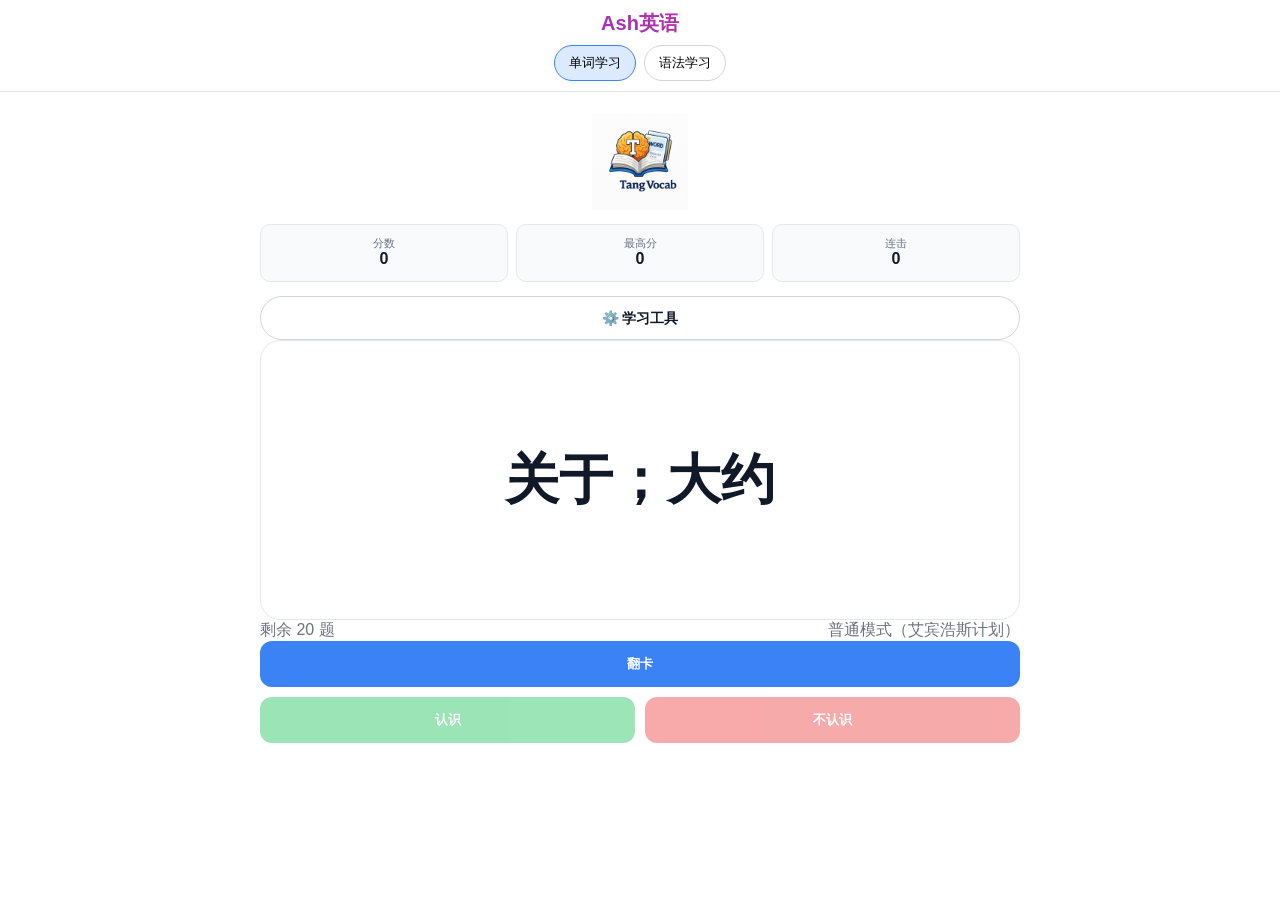
==== index.html @ 0e745423 "fix(grammar-mobile): remove auto-focus on spelling input to prevent iOS in-app zoom jump" ====
<!doctype html>
<html lang="zh-CN">
<head>
  <meta charset="UTF-8" />
  <meta name="viewport" content="width=device-width, initial-scale=1.0" />
  <title>Ash英语</title>
  <style>
    body{margin:0;font-family:-apple-system,BlinkMacSystemFont,"Segoe UI","PingFang SC","Microsoft YaHei",sans-serif;background:#fff;color:#111}
    .top{position:sticky;top:0;background:#fff;border-bottom:1px solid #e5e7eb;padding:10px 12px;z-index:10}
    .title{font-weight:900;font-size:20px;text-align:center;margin:0 0 8px;background:linear-gradient(90deg,#2563eb,#7c3aed,#db2777,#ea580c);-webkit-background-clip:text;background-clip:text;color:transparent}
    .tabs{display:flex;gap:8px;justify-content:center;flex-wrap:wrap}
    .tab{border:1px solid #d1d5db;background:#fff;border-radius:999px;padding:8px 14px;cursor:pointer}
    .tab.on{background:#dbeafe;border-color:#3b82f6}
    .panel{max-width:980px;margin:10px auto 0;display:grid;grid-template-columns:1fr 1fr;gap:10px}
    .card{border:1px solid #e5e7eb;border-radius:12px;padding:10px;background:#fff}
    .card h3{margin:0 0 8px;font-size:16px}
    .small{font-size:13px;color:#6b7280;line-height:1.5}
    .btn{border:1px solid #d1d5db;background:#fff;border-radius:10px;padding:6px 10px;cursor:pointer;margin-right:6px;margin-top:6px}
    .frame{width:100%;height:calc(100dvh - 96px);border:none;display:none}
    .frame.show{display:block}
    @media(max-width:800px){.panel{grid-template-columns:1fr}.frame{height:calc(100dvh - 108px)}}
  </style>
</head>
<body>
  <div class="top">
    <h2 class="title">Ash英语</h2>
    <div class="tabs">
      <button id="tabWords" class="tab on">单词学习</button>
      <button id="tabGrammar" class="tab">语法学习</button>
    </div>
  </div>


  <iframe id="wordsFrame" class="frame show" src="./words/index.html?v=15"></iframe>
  <iframe id="grammarFrame" class="frame" src="./grammar/index.html?v=12"></iframe>

  <script>
    const tabWords=document.getElementById('tabWords');
    const tabGrammar=document.getElementById('tabGrammar');
    const wordsFrame=document.getElementById('wordsFrame');
    const grammarFrame=document.getElementById('grammarFrame');

    function show(which){
      tabWords.classList.toggle('on',which==='words');
      tabGrammar.classList.toggle('on',which==='grammar');
      wordsFrame.classList.toggle('show',which==='words');
      grammarFrame.classList.toggle('show',which==='grammar');
    }
    tabWords.onclick=()=>show('words');
    tabGrammar.onclick=()=>show('grammar');
  </script>
</body>
</html>
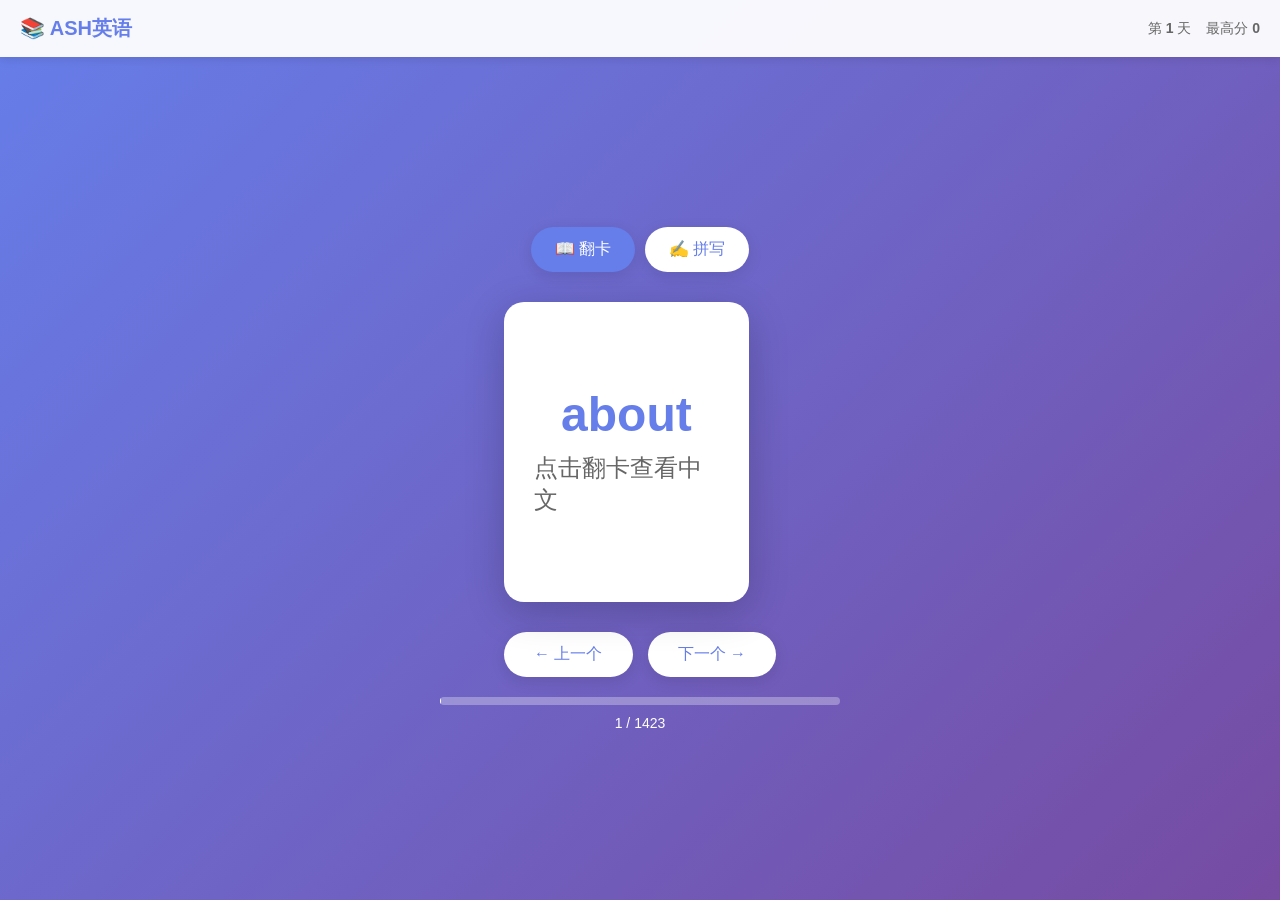
==== commit c383c527: "移动网页版到根目录（GitHub Pages 默认路径）" ====
--- a/index.html
+++ b/index.html
@@ -1,53 +1,501 @@
-<!doctype html>
+<!DOCTYPE html>
 <html lang="zh-CN">
 <head>
-  <meta charset="UTF-8" />
-  <meta name="viewport" content="width=device-width, initial-scale=1.0" />
-  <title>Ash英语</title>
+  <meta charset="UTF-8">
+  <meta name="viewport" content="width=device-width, initial-scale=1.0, maximum-scale=1.0, user-scalable=no">
+  <title>ASH英语 - 单词学习</title>
   <style>
-    body{margin:0;font-family:-apple-system,BlinkMacSystemFont,"Segoe UI","PingFang SC","Microsoft YaHei",sans-serif;background:#fff;color:#111}
-    .top{position:sticky;top:0;background:#fff;border-bottom:1px solid #e5e7eb;padding:10px 12px;z-index:10}
-    .title{font-weight:900;font-size:20px;text-align:center;margin:0 0 8px;background:linear-gradient(90deg,#2563eb,#7c3aed,#db2777,#ea580c);-webkit-background-clip:text;background-clip:text;color:transparent}
-    .tabs{display:flex;gap:8px;justify-content:center;flex-wrap:wrap}
-    .tab{border:1px solid #d1d5db;background:#fff;border-radius:999px;padding:8px 14px;cursor:pointer}
-    .tab.on{background:#dbeafe;border-color:#3b82f6}
-    .panel{max-width:980px;margin:10px auto 0;display:grid;grid-template-columns:1fr 1fr;gap:10px}
-    .card{border:1px solid #e5e7eb;border-radius:12px;padding:10px;background:#fff}
-    .card h3{margin:0 0 8px;font-size:16px}
-    .small{font-size:13px;color:#6b7280;line-height:1.5}
-    .btn{border:1px solid #d1d5db;background:#fff;border-radius:10px;padding:6px 10px;cursor:pointer;margin-right:6px;margin-top:6px}
-    .frame{width:100%;height:calc(100dvh - 96px);border:none;display:none}
-    .frame.show{display:block}
-    @media(max-width:800px){.panel{grid-template-columns:1fr}.frame{height:calc(100dvh - 108px)}}
+    * { margin: 0; padding: 0; box-sizing: border-box; }
+    
+    body {
+      font-family: -apple-system, BlinkMacSystemFont, 'Segoe UI', Roboto, sans-serif;
+      background: linear-gradient(135deg, #667eea 0%, #764ba2 100%);
+      min-height: 100vh;
+      display: flex;
+      flex-direction: column;
+      color: #333;
+    }
+
+    .header {
+      background: rgba(255,255,255,0.95);
+      padding: 15px 20px;
+      display: flex;
+      justify-content: space-between;
+      align-items: center;
+      box-shadow: 0 2px 10px rgba(0,0,0,0.1);
+    }
+
+    .header h1 {
+      font-size: 20px;
+      color: #667eea;
+    }
+
+    .stats {
+      display: flex;
+      gap: 15px;
+      font-size: 14px;
+      color: #666;
+    }
+
+    .main {
+      flex: 1;
+      display: flex;
+      flex-direction: column;
+      align-items: center;
+      justify-content: center;
+      padding: 20px;
+    }
+
+    .mode-selector {
+      display: flex;
+      gap: 10px;
+      margin-bottom: 30px;
+    }
+
+    .mode-btn {
+      padding: 12px 24px;
+      border: none;
+      border-radius: 25px;
+      font-size: 16px;
+      cursor: pointer;
+      transition: all 0.3s;
+      background: white;
+      color: #667eea;
+      box-shadow: 0 4px 15px rgba(0,0,0,0.1);
+    }
+
+    .mode-btn.active {
+      background: #667eea;
+      color: white;
+    }
+
+    .card-container {
+      perspective: 1000px;
+      width: 90%;
+      max-width: 400px;
+      height: 300px;
+      margin-bottom: 30px;
+    }
+
+    .card {
+      width: 100%;
+      height: 100%;
+      position: relative;
+      transform-style: preserve-3d;
+      transition: transform 0.6s;
+      cursor: pointer;
+    }
+
+    .card.flipped {
+      transform: rotateY(180deg);
+    }
+
+    .card-face {
+      position: absolute;
+      width: 100%;
+      height: 100%;
+      backface-visibility: hidden;
+      border-radius: 20px;
+      display: flex;
+      flex-direction: column;
+      align-items: center;
+      justify-content: center;
+      padding: 30px;
+      box-shadow: 0 10px 40px rgba(0,0,0,0.2);
+    }
+
+    .card-front {
+      background: white;
+    }
+
+    .card-back {
+      background: linear-gradient(135deg, #667eea 0%, #764ba2 100%);
+      color: white;
+      transform: rotateY(180deg);
+    }
+
+    .word-en {
+      font-size: 48px;
+      font-weight: bold;
+      margin-bottom: 10px;
+      color: #667eea;
+    }
+
+    .card-back .word-en {
+      color: white;
+      font-size: 36px;
+    }
+
+    .word-zh {
+      font-size: 24px;
+      color: #666;
+    }
+
+    .card-back .word-zh {
+      color: rgba(255,255,255,0.9);
+      font-size: 20px;
+    }
+
+    .example-section {
+      margin-top: 20px;
+      text-align: left;
+      width: 100%;
+    }
+
+    .example-pos {
+      font-size: 14px;
+      opacity: 0.8;
+      margin-bottom: 8px;
+    }
+
+    .example-en {
+      font-size: 16px;
+      line-height: 1.5;
+      margin-bottom: 8px;
+      font-style: italic;
+    }
+
+    .example-zh {
+      font-size: 14px;
+      opacity: 0.9;
+    }
+
+    .controls {
+      display: flex;
+      gap: 15px;
+      margin-top: 20px;
+    }
+
+    .ctrl-btn {
+      padding: 12px 30px;
+      border: none;
+      border-radius: 25px;
+      font-size: 16px;
+      cursor: pointer;
+      transition: all 0.3s;
+      background: white;
+      color: #667eea;
+      box-shadow: 0 4px 15px rgba(0,0,0,0.1);
+    }
+
+    .ctrl-btn:active {
+      transform: scale(0.95);
+    }
+
+    .spelling-mode {
+      display: none;
+      width: 90%;
+      max-width: 400px;
+    }
+
+    .spelling-mode.active {
+      display: block;
+    }
+
+    .flashcard-mode {
+      display: none;
+    }
+
+    .flashcard-mode.active {
+      display: block;
+    }
+
+    .spelling-input {
+      width: 100%;
+      padding: 15px;
+      font-size: 24px;
+      border: 2px solid #667eea;
+      border-radius: 10px;
+      text-align: center;
+      margin-bottom: 20px;
+      outline: none;
+    }
+
+    .spelling-input.correct {
+      border-color: #4caf50;
+      background: #e8f5e9;
+    }
+
+    .spelling-input.wrong {
+      border-color: #f44336;
+      background: #ffebee;
+    }
+
+    .hint-text {
+      font-size: 18px;
+      color: #666;
+      margin-bottom: 20px;
+      text-align: center;
+    }
+
+    .progress-bar {
+      width: 90%;
+      max-width: 400px;
+      height: 8px;
+      background: rgba(255,255,255,0.3);
+      border-radius: 4px;
+      margin-top: 20px;
+      overflow: hidden;
+    }
+
+    .progress-fill {
+      height: 100%;
+      background: white;
+      border-radius: 4px;
+      transition: width 0.3s;
+    }
+
+    .progress-text {
+      color: white;
+      margin-top: 10px;
+      font-size: 14px;
+    }
+
+    @media (max-width: 480px) {
+      .word-en { font-size: 36px; }
+      .card-container { height: 250px; }
+    }
   </style>
 </head>
 <body>
-  <div class="top">
-    <h2 class="title">Ash英语</h2>
-    <div class="tabs">
-      <button id="tabWords" class="tab on">单词学习</button>
-      <button id="tabGrammar" class="tab">语法学习</button>
+  <div class="header">
+    <h1>📚 ASH英语</h1>
+    <div class="stats">
+      <span>第 <strong id="dayNum">1</strong> 天</span>
+      <span>最高分 <strong id="highScore">0</strong></span>
     </div>
   </div>
 
-
-  <iframe id="wordsFrame" class="frame show" src="./words/index.html?v=15"></iframe>
-  <iframe id="grammarFrame" class="frame" src="./grammar/index.html?v=12"></iframe>
+  <div class="main">
+    <div class="mode-selector">
+      <button class="mode-btn active" onclick="switchMode('flashcard')">📖 翻卡</button>
+      <button class="mode-btn" onclick="switchMode('spelling')">✍️ 拼写</button>
+    </div>
+
+    <div class="flashcard-mode active">
+      <div class="card-container">
+        <div class="card" onclick="flipCard()">
+          <div class="card-face card-front">
+            <div class="word-en" id="frontWord">加载中...</div>
+            <div class="word-zh" id="frontHint">点击翻卡查看中文</div>
+          </div>
+          <div class="card-face card-back">
+            <div class="word-zh" id="backZh">中文</div>
+            <div class="word-en" id="backEn">English</div>
+            <div class="example-section">
+              <div class="example-pos" id="examplePos"></div>
+              <div class="example-en" id="exampleEn"></div>
+              <div class="example-zh" id="exampleZh"></div>
+            </div>
+          </div>
+        </div>
+      </div>
+      <div class="controls">
+        <button class="ctrl-btn" onclick="prevWord()">← 上一个</button>
+        <button class="ctrl-btn" onclick="nextWord()">下一个 →</button>
+      </div>
+    </div>
+
+    <div class="spelling-mode">
+      <div class="hint-text" id="spellingHint">请输入英文单词</div>
+      <input type="text" class="spelling-input" id="spellingInput" 
+             placeholder="输入英文..." 
+             onkeypress="checkSpelling(event)"
+             autocomplete="off">
+      <div class="controls">
+        <button class="ctrl-btn" onclick="nextWord()">下一个</button>
+      </div>
+    </div>
+
+    <div class="progress-bar">
+      <div class="progress-fill" id="progressFill"></div>
+    </div>
+    <div class="progress-text" id="progressText">0 / 0</div>
+  </div>
 
   <script>
-    const tabWords=document.getElementById('tabWords');
-    const tabGrammar=document.getElementById('tabGrammar');
-    const wordsFrame=document.getElementById('wordsFrame');
-    const grammarFrame=document.getElementById('grammarFrame');
-
-    function show(which){
-      tabWords.classList.toggle('on',which==='words');
-      tabGrammar.classList.toggle('on',which==='grammar');
-      wordsFrame.classList.toggle('show',which==='words');
-      grammarFrame.classList.toggle('show',which==='grammar');
-    }
-    tabWords.onclick=()=>show('words');
-    tabGrammar.onclick=()=>show('grammar');
+    // 词库数据（简化版，实际应从外部加载）
+    let words = [];
+    let currentIndex = 0;
+    let currentMode = 'flashcard';
+    let studiedToday = new Set();
+
+    // 初始化
+    async function init() {
+      await loadWords();
+      loadProgress();
+      showWord();
+    }
+
+    // 加载词库
+    async function loadWords() {
+      try {
+        const response = await fetch('../words/words.js');
+        const text = await response.text();
+        // 提取 JSON 数据
+        const jsonStr = text.replace('module.exports = ', '');
+        words = eval(jsonStr);
+        console.log('加载了 ' + words.length + ' 个单词');
+      } catch (e) {
+        console.error('加载词库失败:', e);
+        // 使用内置示例数据
+        words = [
+          {en: 'about', zh: '关于；大约', pos: 'prep.', example: 'It\'s about 5 o\'clock.', exampleZh: '现在大约5点钟。'},
+          {en: 'above', zh: '在...上面', pos: 'prep.', example: 'The bird is flying above the tree.', exampleZh: '鸟儿在树上飞。'},
+          {en: 'across', zh: '穿过；横过', pos: 'prep.', example: 'Walk across the street carefully.', exampleZh: '小心地过马路。'}
+        ];
+      }
+    }
+
+    // 加载进度
+    function loadProgress() {
+      const saved = localStorage.getItem('ash_english_progress');
+      if (saved) {
+        const data = JSON.parse(saved);
+        currentIndex = data.currentIndex || 0;
+        studiedToday = new Set(data.studiedToday || []);
+      }
+      updateStats();
+    }
+
+    // 保存进度
+    function saveProgress() {
+      const data = {
+        currentIndex,
+        studiedToday: Array.from(studiedToday),
+        lastStudyDate: new Date().toDateString()
+      };
+      localStorage.setItem('ash_english_progress', JSON.stringify(data));
+    }
+
+    // 显示单词
+    function showWord() {
+      if (words.length === 0) return;
+      
+      const word = words[currentIndex];
+      
+      // 更新正面
+      document.getElementById('frontWord').textContent = word.en;
+      document.getElementById('frontHint').textContent = '点击翻卡查看中文';
+      
+      // 更新背面
+      document.getElementById('backEn').textContent = word.en;
+      document.getElementById('backZh').textContent = word.zh;
+      
+      // 更新例句
+      if (word.pos && word.example) {
+        document.getElementById('examplePos').textContent = word.pos;
+        document.getElementById('exampleEn').textContent = word.example;
+        document.getElementById('exampleZh').textContent = word.exampleZh;
+      } else {
+        document.getElementById('examplePos').textContent = '';
+        document.getElementById('exampleEn').textContent = '';
+        document.getElementById('exampleZh').textContent = '';
+      }
+      
+      // 重置卡片状态
+      document.querySelector('.card').classList.remove('flipped');
+      
+      // 更新进度
+      updateProgress();
+      saveProgress();
+    }
+
+    // 翻卡
+    function flipCard() {
+      document.querySelector('.card').classList.toggle('flipped');
+    }
+
+    // 上一个单词
+    function prevWord() {
+      currentIndex = (currentIndex - 1 + words.length) % words.length;
+      showWord();
+    }
+
+    // 下一个单词
+    function nextWord() {
+      currentIndex = (currentIndex + 1) % words.length;
+      studiedToday.add(currentIndex);
+      showWord();
+      
+      // 清空拼写输入
+      const input = document.getElementById('spellingInput');
+      input.value = '';
+      input.className = 'spelling-input';
+      
+      // 更新提示
+      if (currentMode === 'spelling') {
+        const word = words[currentIndex];
+        document.getElementById('spellingHint').textContent = word.zh;
+      }
+    }
+
+    // 切换模式
+    function switchMode(mode) {
+      currentMode = mode;
+      
+      // 更新按钮状态
+      document.querySelectorAll('.mode-btn').forEach(btn => {
+        btn.classList.remove('active');
+      });
+      event.target.classList.add('active');
+      
+      // 显示对应界面
+      document.querySelector('.flashcard-mode').classList.remove('active');
+      document.querySelector('.spelling-mode').classList.remove('active');
+      document.querySelector('.' + mode + '-mode').classList.add('active');
+      
+      // 拼写模式初始化
+      if (mode === 'spelling') {
+        const word = words[currentIndex];
+        document.getElementById('spellingHint').textContent = word.zh;
+        document.getElementById('spellingInput').focus();
+      }
+    }
+
+    // 检查拼写
+    function checkSpelling(event) {
+      if (event.key !== 'Enter') return;
+      
+      const input = document.getElementById('spellingInput');
+      const userInput = input.value.trim().toLowerCase();
+      const correctAnswer = words[currentIndex].en.toLowerCase();
+      
+      if (userInput === correctAnswer) {
+        input.classList.add('correct');
+        input.classList.remove('wrong');
+        setTimeout(() => nextWord(), 500);
+      } else {
+        input.classList.add('wrong');
+        input.classList.remove('correct');
+        // 显示正确答案
+        setTimeout(() => {
+          input.value = correctAnswer;
+          input.classList.remove('wrong');
+          input.classList.add('correct');
+          setTimeout(() => nextWord(), 800);
+        }, 1000);
+      }
+    }
+
+    // 更新统计
+    function updateStats() {
+      document.getElementById('dayNum').textContent = 
+        localStorage.getItem('ash_english_day') || '1';
+      document.getElementById('highScore').textContent = 
+        localStorage.getItem('ash_english_high_score') || '0';
+    }
+
+    // 更新进度条
+    function updateProgress() {
+      const progress = ((currentIndex + 1) / words.length * 100).toFixed(1);
+      document.getElementById('progressFill').style.width = progress + '%';
+      document.getElementById('progressText').textContent = 
+        `${currentIndex + 1} / ${words.length}`;
+    }
+
+    // 页面加载时初始化
+    window.onload = init;
   </script>
 </body>
 </html>
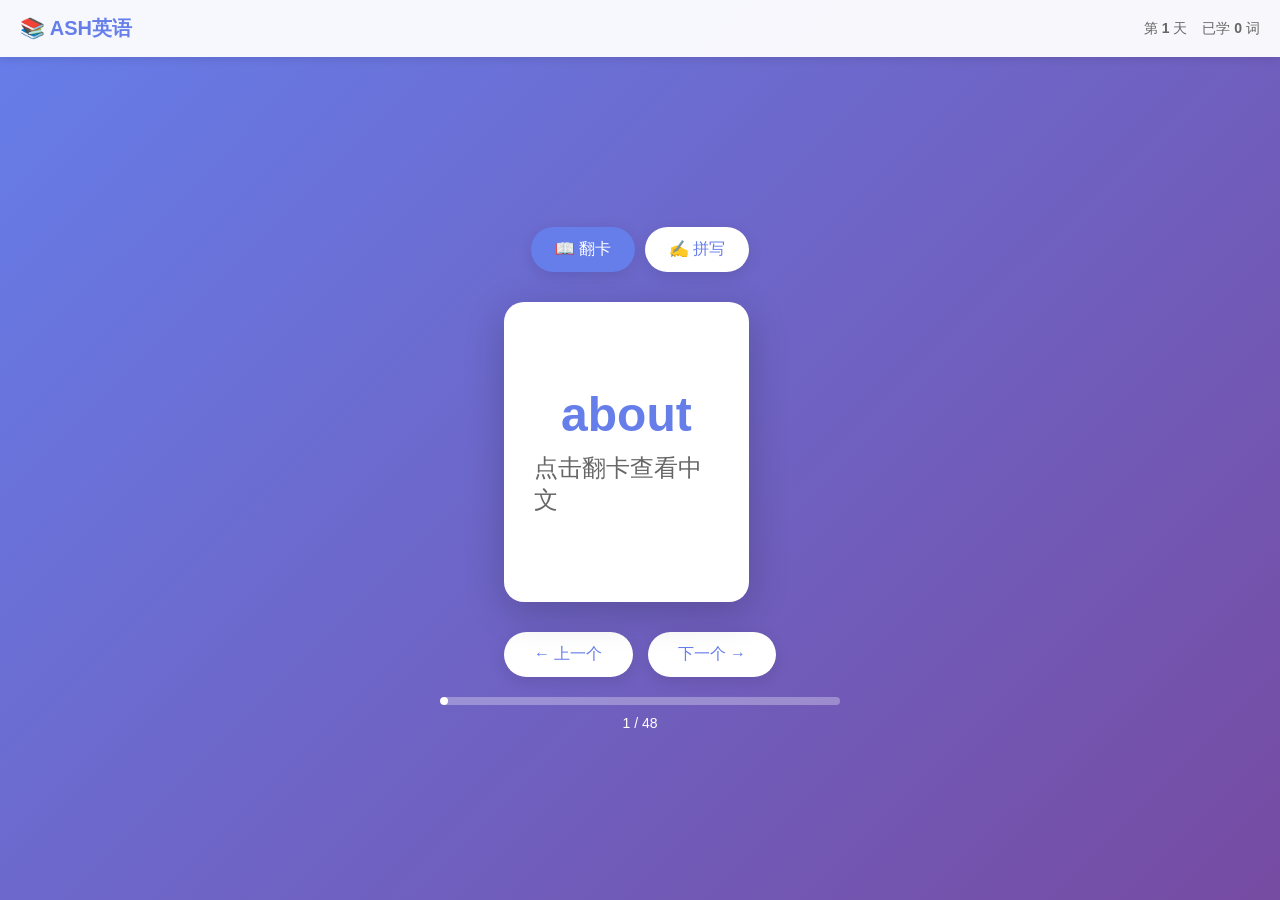
==== commit aea05c98: "修复网页版：嵌入词库数据，不依赖外部文件" ====
--- a/index.html
+++ b/index.html
@@ -5,256 +5,80 @@
   <meta name="viewport" content="width=device-width, initial-scale=1.0, maximum-scale=1.0, user-scalable=no">
   <title>ASH英语 - 单词学习</title>
   <style>
-    * { margin: 0; padding: 0; box-sizing: border-box; }
-    
+    * { margin:0; padding:0; box-sizing:border-box; }
     body {
       font-family: -apple-system, BlinkMacSystemFont, 'Segoe UI', Roboto, sans-serif;
       background: linear-gradient(135deg, #667eea 0%, #764ba2 100%);
       min-height: 100vh;
-      display: flex;
-      flex-direction: column;
-      color: #333;
-    }
-
+      display: flex; flex-direction: column; color: #333;
+    }
     .header {
-      background: rgba(255,255,255,0.95);
-      padding: 15px 20px;
-      display: flex;
-      justify-content: space-between;
-      align-items: center;
+      background: rgba(255,255,255,0.95); padding: 15px 20px;
+      display: flex; justify-content: space-between; align-items: center;
       box-shadow: 0 2px 10px rgba(0,0,0,0.1);
     }
-
-    .header h1 {
-      font-size: 20px;
-      color: #667eea;
-    }
-
-    .stats {
-      display: flex;
-      gap: 15px;
-      font-size: 14px;
-      color: #666;
-    }
-
-    .main {
-      flex: 1;
-      display: flex;
-      flex-direction: column;
-      align-items: center;
-      justify-content: center;
-      padding: 20px;
-    }
-
-    .mode-selector {
-      display: flex;
-      gap: 10px;
-      margin-bottom: 30px;
-    }
-
+    .header h1 { font-size: 20px; color: #667eea; }
+    .stats { display: flex; gap: 15px; font-size: 14px; color: #666; }
+    .main { flex:1; display: flex; flex-direction: column; align-items: center; justify-content: center; padding: 20px; }
+    .mode-selector { display: flex; gap: 10px; margin-bottom: 30px; }
     .mode-btn {
-      padding: 12px 24px;
-      border: none;
-      border-radius: 25px;
-      font-size: 16px;
-      cursor: pointer;
-      transition: all 0.3s;
-      background: white;
-      color: #667eea;
+      padding: 12px 24px; border: none; border-radius: 25px; font-size: 16px;
+      cursor: pointer; transition: all 0.3s; background: white; color: #667eea;
       box-shadow: 0 4px 15px rgba(0,0,0,0.1);
     }
-
-    .mode-btn.active {
-      background: #667eea;
-      color: white;
-    }
-
+    .mode-btn.active { background: #667eea; color: white; }
     .card-container {
-      perspective: 1000px;
-      width: 90%;
-      max-width: 400px;
-      height: 300px;
-      margin-bottom: 30px;
-    }
-
+      perspective: 1000px; width: 90%; max-width: 400px; height: 300px; margin-bottom: 30px;
+    }
     .card {
-      width: 100%;
-      height: 100%;
-      position: relative;
-      transform-style: preserve-3d;
-      transition: transform 0.6s;
-      cursor: pointer;
-    }
-
-    .card.flipped {
-      transform: rotateY(180deg);
-    }
-
+      width: 100%; height: 100%; position: relative;
+      transform-style: preserve-3d; transition: transform 0.6s; cursor: pointer;
+    }
+    .card.flipped { transform: rotateY(180deg); }
     .card-face {
-      position: absolute;
-      width: 100%;
-      height: 100%;
-      backface-visibility: hidden;
-      border-radius: 20px;
-      display: flex;
-      flex-direction: column;
-      align-items: center;
-      justify-content: center;
-      padding: 30px;
-      box-shadow: 0 10px 40px rgba(0,0,0,0.2);
-    }
-
-    .card-front {
-      background: white;
-    }
-
+      position: absolute; width: 100%; height: 100%;
+      backface-visibility: hidden; border-radius: 20px;
+      display: flex; flex-direction: column; align-items: center; justify-content: center;
+      padding: 30px; box-shadow: 0 10px 40px rgba(0,0,0,0.2);
+    }
+    .card-front { background: white; }
     .card-back {
       background: linear-gradient(135deg, #667eea 0%, #764ba2 100%);
-      color: white;
-      transform: rotateY(180deg);
-    }
-
-    .word-en {
-      font-size: 48px;
-      font-weight: bold;
-      margin-bottom: 10px;
-      color: #667eea;
-    }
-
-    .card-back .word-en {
-      color: white;
-      font-size: 36px;
-    }
-
-    .word-zh {
-      font-size: 24px;
-      color: #666;
-    }
-
-    .card-back .word-zh {
-      color: rgba(255,255,255,0.9);
-      font-size: 20px;
-    }
-
-    .example-section {
-      margin-top: 20px;
-      text-align: left;
-      width: 100%;
-    }
-
-    .example-pos {
-      font-size: 14px;
-      opacity: 0.8;
-      margin-bottom: 8px;
-    }
-
-    .example-en {
-      font-size: 16px;
-      line-height: 1.5;
-      margin-bottom: 8px;
-      font-style: italic;
-    }
-
-    .example-zh {
-      font-size: 14px;
-      opacity: 0.9;
-    }
-
-    .controls {
-      display: flex;
-      gap: 15px;
-      margin-top: 20px;
-    }
-
+      color: white; transform: rotateY(180deg);
+    }
+    .word-en { font-size: 48px; font-weight: bold; margin-bottom: 10px; color: #667eea; }
+    .card-back .word-en { color: white; font-size: 36px; }
+    .word-zh { font-size: 24px; color: #666; }
+    .card-back .word-zh { color: rgba(255,255,255,0.9); font-size: 20px; }
+    .example-section { margin-top: 20px; text-align: left; width: 100%; }
+    .example-pos { font-size: 14px; opacity: 0.8; margin-bottom: 8px; }
+    .example-en { font-size: 16px; line-height:1.5; margin-bottom: 8px; font-style: italic; }
+    .example-zh { font-size: 14px; opacity: 0.9; }
+    .controls { display: flex; gap: 15px; margin-top: 20px; }
     .ctrl-btn {
-      padding: 12px 30px;
-      border: none;
-      border-radius: 25px;
-      font-size: 16px;
-      cursor: pointer;
-      transition: all 0.3s;
-      background: white;
-      color: #667eea;
+      padding: 12px 30px; border: none; border-radius: 25px; font-size: 16px;
+      cursor: pointer; transition: all 0.3s; background: white; color: #667eea;
       box-shadow: 0 4px 15px rgba(0,0,0,0.1);
     }
-
-    .ctrl-btn:active {
-      transform: scale(0.95);
-    }
-
-    .spelling-mode {
-      display: none;
-      width: 90%;
-      max-width: 400px;
-    }
-
-    .spelling-mode.active {
-      display: block;
-    }
-
-    .flashcard-mode {
-      display: none;
-    }
-
-    .flashcard-mode.active {
-      display: block;
-    }
-
+    .spelling-mode { display: none; width: 90%; max-width: 400px; }
+    .spelling-mode.active { display: block; }
+    .flashcard-mode { display: none; }
+    .flashcard-mode.active { display: block; }
     .spelling-input {
-      width: 100%;
-      padding: 15px;
-      font-size: 24px;
-      border: 2px solid #667eea;
-      border-radius: 10px;
-      text-align: center;
-      margin-bottom: 20px;
-      outline: none;
-    }
-
-    .spelling-input.correct {
-      border-color: #4caf50;
-      background: #e8f5e9;
-    }
-
-    .spelling-input.wrong {
-      border-color: #f44336;
-      background: #ffebee;
-    }
-
-    .hint-text {
-      font-size: 18px;
-      color: #666;
-      margin-bottom: 20px;
-      text-align: center;
-    }
-
+      width: 100%; padding: 15px; font-size: 24px;
+      border: 2px solid #667eea; border-radius: 10px;
+      text-align: center; margin-bottom: 20px; outline: none;
+    }
+    .spelling-input.correct { border-color: #4caf50; background: #e8f5e9; }
+    .spelling-input.wrong { border-color: #f44336; background: #ffebee; }
+    .hint-text { font-size: 18px; color: white; margin-bottom: 20px; text-align: center; }
     .progress-bar {
-      width: 90%;
-      max-width: 400px;
-      height: 8px;
-      background: rgba(255,255,255,0.3);
-      border-radius: 4px;
-      margin-top: 20px;
-      overflow: hidden;
-    }
-
-    .progress-fill {
-      height: 100%;
-      background: white;
-      border-radius: 4px;
-      transition: width 0.3s;
-    }
-
-    .progress-text {
-      color: white;
-      margin-top: 10px;
-      font-size: 14px;
-    }
-
-    @media (max-width: 480px) {
-      .word-en { font-size: 36px; }
-      .card-container { height: 250px; }
-    }
+      width: 90%; max-width: 400px; height: 8px;
+      background: rgba(255,255,255,0.3); border-radius: 4px;
+      margin-top: 20px; overflow: hidden;
+    }
+    .progress-fill { height: 100%; background: white; border-radius: 4px; transition: width 0.3s; }
+    .progress-text { color: white; margin-top: 10px; font-size: 14px; }
   </style>
 </head>
 <body>
@@ -262,7 +86,7 @@
     <h1>📚 ASH英语</h1>
     <div class="stats">
       <span>第 <strong id="dayNum">1</strong> 天</span>
-      <span>最高分 <strong id="highScore">0</strong></span>
+      <span>已学 <strong id="learnedCount">0</strong> 词</span>
     </div>
   </div>
 
@@ -314,46 +138,75 @@
   </div>
 
   <script>
-    // 词库数据（简化版，实际应从外部加载）
-    let words = [];
+    // 词库数据（前 50 个单词作为示例）
+    const WORDS = [
+      {en: "about", zh: "关于；大约", pos: "prep.", example: "This book is about animals.", exampleZh: "这本书是关于动物的。"},
+      {en: "above", zh: "在……上面", pos: "prep.", example: "The bird is flying above the tree.", exampleZh: "鸟儿在树上飞。"},
+      {en: "across", zh: "穿过；横过", pos: "prep.", example: "Walk across the street carefully.", exampleZh: "小心地过马路。"},
+      {en: "action", zh: "行动；动作", pos: "n.", example: "We need to take action now.", exampleZh: "我们现在需要采取行动。"},
+      {en: "actor", zh: "演员", pos: "n.", example: "He wants to be an actor.", exampleZh: "他想成为一名演员。"},
+      {en: "actress", zh: "女演员", pos: "n.", example: "She is a famous actress.", exampleZh: "她是一位著名的女演员。"},
+      {en: "address", zh: "地址", pos: "n.", example: "What is your home address?", exampleZh: "你的家庭地址是什么？"},
+      {en: "adult", zh: "成年人", pos: "n.", example: "An adult should take responsibility.", exampleZh: "成年人应该承担责任。"},
+      {en: "adventure", zh: "冒险；奇遇", pos: "n.", example: "They went on an adventure in the forest.", exampleZh: "他们去森林里冒险了。"},
+      {en: "advice", zh: "建议；忠告", pos: "n.", example: "Can you give me some advice?", exampleZh: "你能给我一些建议吗？"},
+      {en: "afraid", zh: "害怕的", pos: "adj.", example: "She is afraid of dogs.", exampleZh: "她害怕狗。"},
+      {en: "after", zh: "在……之后", pos: "prep.", example: "Let's play after school.", exampleZh: "放学后我们玩吧。"},
+      {en: "afternoon", zh: "下午", pos: "n.", example: "I have a meeting this afternoon.", exampleZh: "我今天下午有个会议。"},
+      {en: "again", zh: "再次；又", pos: "adv.", example: "Can you say that again?", exampleZh: "你能再说一遍吗？"},
+      {en: "against", zh: "反对；靠着", pos: "prep.", example: "He is against the plan.", exampleZh: "他反对这个计划。"},
+      {en: "age", zh: "年龄；时代", pos: "n.", example: "What is your age?", exampleZh: "你多大了？"},
+      {en: "ago", zh: "以前", pos: "adv.", example: "He left home two years ago.", exampleZh: "他两年前离开了家。"},
+      {en: "agree", zh: "同意", pos: "v.", example: "I agree with you.", exampleZh: "我同意你的看法。"},
+      {en: "air", zh: "空气", pos: "n.", example: "The air is fresh in the mountains.", exampleZh: "山里的空气很新鲜。"},
+      {en: "airport", zh: "机场", pos: "n.", example: "We arrived at the airport early.", exampleZh: "我们很早就到了机场。"},
+      {en: "alive", zh: "活着的", pos: "adj.", example: "The fish is still alive.", exampleZh: "这条鱼还活着。"},
+      {en: "all", zh: "所有的；全部", pos: "adj.", example: "All students are here.", exampleZh: "所有的学生都在这儿。"},
+      {en: "allow", zh: "允许", pos: "v.", example: "My parents allow me to watch TV.", exampleZh: "我父母允许我看电视。"},
+      {en: "almost", zh: "几乎；差不多", pos: "adv.", example: "It's almost 5 o'clock.", exampleZh: "差不多5点钟了。"},
+      {en: "alone", zh: "独自的", pos: "adj.", example: "She lives alone in the city.", exampleZh: "她独自住在城市里。"},
+      {en: "along", zh: "沿着", pos: "prep.", example: "Walk along the river.", exampleZh: "沿着河走。"},
+      {en: "aloud", zh: "大声地", pos: "adv.", example: "Please read the text aloud.", exampleZh: "请大声朗读课文。"},
+      {en: "already", zh: "已经", pos: "adv.", example: "I have already finished my homework.", exampleZh: "我已经做完作业了。"},
+      {en: "also", zh: "也；还", pos: "adv.", example: "I also like playing basketball.", exampleZh: "我也喜欢打篮球。"},
+      {en: "although", zh: "虽然；尽管", pos: "conj.", example: "Although it rained, we went out.", exampleZh: "虽然下雨了，我们还是出去了。"},
+      {en: "always", zh: "总是；一直", pos: "adv.", example: "She always gets up early.", exampleZh: "她总是早起。"},
+      {en: "amazing", zh: "令人惊奇的", pos: "adj.", example: "The view from the top is amazing.", exampleZh: "从山顶看下去的景色令人惊叹。"},
+      {en: "ambulance", zh: "救护车", pos: "n.", example: "Call an ambulance quickly!", exampleZh: "快叫救护车！"},
+      {en: "America", zh: "美国；美洲", pos: "n.", example: "He traveled across America.", exampleZh: "他穿越了美国。"},
+      {en: "among", zh: "在……之间", pos: "prep.", example: "She is the tallest among her friends.", exampleZh: "她在朋友中是最高的。"},
+      {en: "ancient", zh: "古代的", pos: "adj.", example: "China has a long ancient history.", exampleZh: "中国有着悠久的古代历史。"},
+      {en: "and", zh: "和；与", pos: "conj.", example: "I like apples and bananas.", exampleZh: "我喜欢苹果和香蕉。"},
+      {en: "angry", zh: "生气的", pos: "adj.", example: "Don't be angry with me.", exampleZh: "别生我的气。"},
+      {en: "animal", zh: "动物", pos: "n.", example: "The zoo has many animals.", exampleZh: "动物园里有很多动物。"},
+      {en: "another", zh: "另一个", pos: "adj.", example: "Can I have another cup of tea?", exampleZh: "我能再要一杯茶吗？"},
+      {en: "answer", zh: "回答；答案", pos: "n.", example: "Please answer my question.", exampleZh: "请回答我的问题。"},
+      {en: "any", zh: "任何的", pos: "adj.", example: "Do you have any questions?", exampleZh: "你有任何问题吗？"},
+      {en: "anyone", zh: "任何人", pos: "pron.", example: "Anyone can join the club.", exampleZh: "任何人都可以加入这个俱乐部。"},
+      {en: "anything", zh: "任何事", pos: "pron.", example: "Is there anything I can help?", exampleZh: "有什么我能帮忙的吗？"},
+      {en: "anywhere", zh: "任何地方", pos: "adv.", example: "You can sit anywhere you like.", exampleZh: "你可以坐在任何你喜欢的地方。"},
+      {en: "apologize", zh: "道歉", pos: "v.", example: "I apologize for being late.", exampleZh: "我为迟到道歉。"},
+      {en: "appear", zh: "出现；显得", pos: "v.", example: "The sun appeared from behind the clouds.", exampleZh: "太阳从云后出现。"},
+      {en: "apple", zh: "苹果", pos: "n.", example: "An apple a day keeps the doctor away.", exampleZh: "一天一苹果，医生远离我。"}
+    ];
+
     let currentIndex = 0;
     let currentMode = 'flashcard';
-    let studiedToday = new Set();
+    let learnedWords = new Set();
 
     // 初始化
-    async function init() {
-      await loadWords();
+    function init() {
       loadProgress();
       showWord();
     }
 
-    // 加载词库
-    async function loadWords() {
-      try {
-        const response = await fetch('../words/words.js');
-        const text = await response.text();
-        // 提取 JSON 数据
-        const jsonStr = text.replace('module.exports = ', '');
-        words = eval(jsonStr);
-        console.log('加载了 ' + words.length + ' 个单词');
-      } catch (e) {
-        console.error('加载词库失败:', e);
-        // 使用内置示例数据
-        words = [
-          {en: 'about', zh: '关于；大约', pos: 'prep.', example: 'It\'s about 5 o\'clock.', exampleZh: '现在大约5点钟。'},
-          {en: 'above', zh: '在...上面', pos: 'prep.', example: 'The bird is flying above the tree.', exampleZh: '鸟儿在树上飞。'},
-          {en: 'across', zh: '穿过；横过', pos: 'prep.', example: 'Walk across the street carefully.', exampleZh: '小心地过马路。'}
-        ];
-      }
-    }
-
     // 加载进度
     function loadProgress() {
-      const saved = localStorage.getItem('ash_english_progress');
+      const saved = localStorage.getItem('ash_english_web_progress');
       if (saved) {
         const data = JSON.parse(saved);
         currentIndex = data.currentIndex || 0;
-        studiedToday = new Set(data.studiedToday || []);
+        learnedWords = new Set(data.learnedWords || []);
       }
       updateStats();
     }
@@ -362,27 +215,23 @@
     function saveProgress() {
       const data = {
         currentIndex,
-        studiedToday: Array.from(studiedToday),
-        lastStudyDate: new Date().toDateString()
+        learnedWords: Array.from(learnedWords)
       };
-      localStorage.setItem('ash_english_progress', JSON.stringify(data));
+      localStorage.setItem('ash_english_web_progress', JSON.stringify(data));
     }
 
     // 显示单词
     function showWord() {
-      if (words.length === 0) return;
-      
-      const word = words[currentIndex];
-      
-      // 更新正面
+      if (WORDS.length === 0) return;
+      
+      const word = WORDS[currentIndex];
+      
       document.getElementById('frontWord').textContent = word.en;
       document.getElementById('frontHint').textContent = '点击翻卡查看中文';
       
-      // 更新背面
       document.getElementById('backEn').textContent = word.en;
       document.getElementById('backZh').textContent = word.zh;
       
-      // 更新例句
       if (word.pos && word.example) {
         document.getElementById('examplePos').textContent = word.pos;
         document.getElementById('exampleEn').textContent = word.example;
@@ -393,10 +242,7 @@
         document.getElementById('exampleZh').textContent = '';
       }
       
-      // 重置卡片状态
       document.querySelector('.card').classList.remove('flipped');
-      
-      // 更新进度
       updateProgress();
       saveProgress();
     }
@@ -408,24 +254,22 @@
 
     // 上一个单词
     function prevWord() {
-      currentIndex = (currentIndex - 1 + words.length) % words.length;
+      currentIndex = (currentIndex - 1 + WORDS.length) % WORDS.length;
       showWord();
     }
 
     // 下一个单词
     function nextWord() {
-      currentIndex = (currentIndex + 1) % words.length;
-      studiedToday.add(currentIndex);
+      currentIndex = (currentIndex + 1) % WORDS.length;
+      learnedWords.add(currentIndex);
       showWord();
       
-      // 清空拼写输入
       const input = document.getElementById('spellingInput');
       input.value = '';
       input.className = 'spelling-input';
       
-      // 更新提示
       if (currentMode === 'spelling') {
-        const word = words[currentIndex];
+        const word = WORDS[currentIndex];
         document.getElementById('spellingHint').textContent = word.zh;
       }
     }
@@ -434,20 +278,17 @@
     function switchMode(mode) {
       currentMode = mode;
       
-      // 更新按钮状态
       document.querySelectorAll('.mode-btn').forEach(btn => {
         btn.classList.remove('active');
       });
       event.target.classList.add('active');
       
-      // 显示对应界面
       document.querySelector('.flashcard-mode').classList.remove('active');
       document.querySelector('.spelling-mode').classList.remove('active');
       document.querySelector('.' + mode + '-mode').classList.add('active');
       
-      // 拼写模式初始化
       if (mode === 'spelling') {
-        const word = words[currentIndex];
+        const word = WORDS[currentIndex];
         document.getElementById('spellingHint').textContent = word.zh;
         document.getElementById('spellingInput').focus();
       }
@@ -459,7 +300,7 @@
       
       const input = document.getElementById('spellingInput');
       const userInput = input.value.trim().toLowerCase();
-      const correctAnswer = words[currentIndex].en.toLowerCase();
+      const correctAnswer = WORDS[currentIndex].en.toLowerCase();
       
       if (userInput === correctAnswer) {
         input.classList.add('correct');
@@ -468,7 +309,6 @@
       } else {
         input.classList.add('wrong');
         input.classList.remove('correct');
-        // 显示正确答案
         setTimeout(() => {
           input.value = correctAnswer;
           input.classList.remove('wrong');
@@ -481,17 +321,16 @@
     // 更新统计
     function updateStats() {
       document.getElementById('dayNum').textContent = 
-        localStorage.getItem('ash_english_day') || '1';
-      document.getElementById('highScore').textContent = 
-        localStorage.getItem('ash_english_high_score') || '0';
+        localStorage.getItem('ash_english_web_day') || '1';
+      document.getElementById('learnedCount').textContent = learnedWords.size;
     }
 
     // 更新进度条
     function updateProgress() {
-      const progress = ((currentIndex + 1) / words.length * 100).toFixed(1);
+      const progress = ((currentIndex + 1) / WORDS.length * 100).toFixed(1);
       document.getElementById('progressFill').style.width = progress + '%';
       document.getElementById('progressText').textContent = 
-        `${currentIndex + 1} / ${words.length}`;
+        `${currentIndex + 1} / ${WORDS.length}`;
     }
 
     // 页面加载时初始化
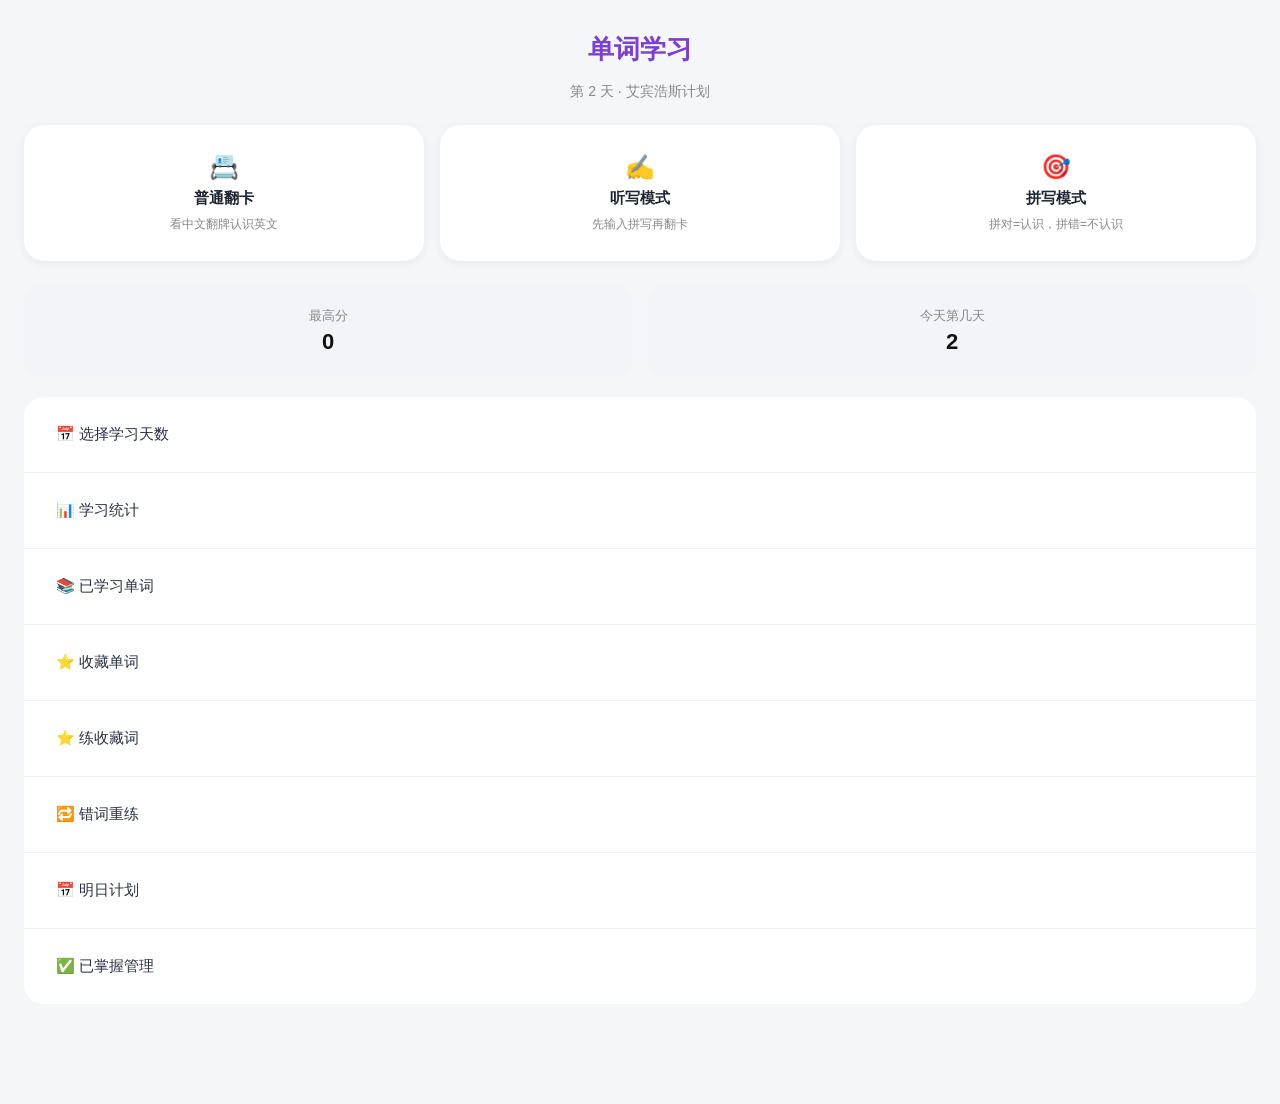
==== commit 6b630a3f: "重新设计网页版：完全复刻小程序界面 - 使用相同的配色方案（#7a3fd4 主色） - 实现相同的布局（介绍页、游戏页、结算页） - 添加模式选择（普通翻卡、听写模式、拼写模式） - 实现计分系统和连" ====
--- a/index.html
+++ b/index.html
@@ -6,139 +6,265 @@
   <title>ASH英语 - 单词学习</title>
   <style>
     * { margin:0; padding:0; box-sizing:border-box; }
+    
     body {
       font-family: -apple-system, BlinkMacSystemFont, 'Segoe UI', Roboto, sans-serif;
-      background: linear-gradient(135deg, #667eea 0%, #764ba2 100%);
+      background: #f5f6f8;
       min-height: 100vh;
-      display: flex; flex-direction: column; color: #333;
-    }
-    .header {
-      background: rgba(255,255,255,0.95); padding: 15px 20px;
-      display: flex; justify-content: space-between; align-items: center;
-      box-shadow: 0 2px 10px rgba(0,0,0,0.1);
-    }
-    .header h1 { font-size: 20px; color: #667eea; }
-    .stats { display: flex; gap: 15px; font-size: 14px; color: #666; }
-    .main { flex:1; display: flex; flex-direction: column; align-items: center; justify-content: center; padding: 20px; }
-    .mode-selector { display: flex; gap: 10px; margin-bottom: 30px; }
-    .mode-btn {
-      padding: 12px 24px; border: none; border-radius: 25px; font-size: 16px;
-      cursor: pointer; transition: all 0.3s; background: white; color: #667eea;
-      box-shadow: 0 4px 15px rgba(0,0,0,0.1);
-    }
-    .mode-btn.active { background: #667eea; color: white; }
-    .card-container {
-      perspective: 1000px; width: 90%; max-width: 400px; height: 300px; margin-bottom: 30px;
-    }
-    .card {
-      width: 100%; height: 100%; position: relative;
-      transform-style: preserve-3d; transition: transform 0.6s; cursor: pointer;
-    }
-    .card.flipped { transform: rotateY(180deg); }
-    .card-face {
-      position: absolute; width: 100%; height: 100%;
-      backface-visibility: hidden; border-radius: 20px;
-      display: flex; flex-direction: column; align-items: center; justify-content: center;
-      padding: 30px; box-shadow: 0 10px 40px rgba(0,0,0,0.2);
-    }
-    .card-front { background: white; }
-    .card-back {
-      background: linear-gradient(135deg, #667eea 0%, #764ba2 100%);
-      color: white; transform: rotateY(180deg);
-    }
-    .word-en { font-size: 48px; font-weight: bold; margin-bottom: 10px; color: #667eea; }
-    .card-back .word-en { color: white; font-size: 36px; }
-    .word-zh { font-size: 24px; color: #666; }
-    .card-back .word-zh { color: rgba(255,255,255,0.9); font-size: 20px; }
-    .example-section { margin-top: 20px; text-align: left; width: 100%; }
-    .example-pos { font-size: 14px; opacity: 0.8; margin-bottom: 8px; }
-    .example-en { font-size: 16px; line-height:1.5; margin-bottom: 8px; font-style: italic; }
-    .example-zh { font-size: 14px; opacity: 0.9; }
-    .controls { display: flex; gap: 15px; margin-top: 20px; }
-    .ctrl-btn {
-      padding: 12px 30px; border: none; border-radius: 25px; font-size: 16px;
-      cursor: pointer; transition: all 0.3s; background: white; color: #667eea;
-      box-shadow: 0 4px 15px rgba(0,0,0,0.1);
-    }
-    .spelling-mode { display: none; width: 90%; max-width: 400px; }
-    .spelling-mode.active { display: block; }
-    .flashcard-mode { display: none; }
-    .flashcard-mode.active { display: block; }
-    .spelling-input {
-      width: 100%; padding: 15px; font-size: 24px;
-      border: 2px solid #667eea; border-radius: 10px;
-      text-align: center; margin-bottom: 20px; outline: none;
-    }
-    .spelling-input.correct { border-color: #4caf50; background: #e8f5e9; }
-    .spelling-input.wrong { border-color: #f44336; background: #ffebee; }
-    .hint-text { font-size: 18px; color: white; margin-bottom: 20px; text-align: center; }
-    .progress-bar {
-      width: 90%; max-width: 400px; height: 8px;
-      background: rgba(255,255,255,0.3); border-radius: 4px;
-      margin-top: 20px; overflow: hidden;
-    }
-    .progress-fill { height: 100%; background: white; border-radius: 4px; transition: width 0.3s; }
-    .progress-text { color: white; margin-top: 10px; font-size: 14px; }
+      color: #333;
+    }
+
+    .page { min-height: 100vh; padding: 0 24px 80px; }
+
+    /* === 通用 === */
+    .topbar { padding: 32px 0 16px; text-align: center; }
+    .title { font-size: 26px; font-weight: 800; color: #7a3fd4; }
+    .day-badge { text-align: center; font-size: 14px; color: #888; margin-bottom: 24px; }
+
+    /* === 模式选择卡 === */
+    .mode-cards { display: flex; gap: 16px; margin-bottom: 24px; }
+    .mode-card { flex: 1; background: #fff; border-radius: 20px; padding: 28px 12px; text-align: center; box-shadow: 0 2px 10px rgba(0,0,0,0.06); display: flex; flex-direction: column; gap: 8px; cursor: pointer; transition: transform 0.2s; }
+    .mode-card:active { transform: scale(0.97); }
+    .mode-icon { font-size: 24px; }
+    .mode-name { font-size: 15px; font-weight: 700; color: #1e2430; }
+    .mode-desc { font-size: 12px; color: #888; }
+
+    /* === 统计栏 === */
+    .stat-row { display: flex; gap: 16px; margin-bottom: 20px; }
+    .stat-box { flex: 1; background: #f2f4f7; border-radius: 18px; padding: 22px 0; text-align: center; }
+    .s-label { display: block; font-size: 13px; color: #888; }
+    .s-val { display: block; font-size: 22px; font-weight: 700; color: #111; margin-top: 4px; }
+
+    /* === 工具列表 === */
+    .tool-list { background: #fff; border-radius: 20px; overflow: hidden; margin-bottom: 20px; }
+    .tool-item { padding: 28px 32px; font-size: 15px; color: #2a3040; border-bottom: 1px solid #f0f0f0; cursor: pointer; }
+    .tool-item:last-child { border-bottom: none; }
+    .tool-item:active { background: #f5f6f8; }
+
+    /* === 游戏头部 === */
+    .game-header { display: flex; justify-content: space-between; padding: 20px 0 12px; }
+    .hstat { flex: 1; text-align: center; }
+    .hl { display: block; font-size: 12px; color: #888; }
+    .hv { display: block; font-size: 20px; font-weight: 700; color: #111; }
+
+    .mode-bar { display: flex; justify-content: space-between; align-items: center; margin-bottom: 12px; }
+    .mode-text { font-size: 13px; color: #7a3fd4; }
+    .progress-text { font-size: 13px; color: #888; }
+
+    /* === 单词卡 === */
+    .word-card { min-height: 170px; background: #fff; border-radius: 24px; border: 2px solid #e8ebf0; display: flex; flex-direction: column; align-items: center; justify-content: center; padding: 40px; margin-bottom: 20px; box-shadow: 0 4px 20px rgba(0,0,0,0.06); transition: border-color 0.2s; }
+    .word-card.revealed { border-color: #a5d6a7; }
+    .prompt-text { font-size: 30px; font-weight: 700; color: #0f1522; text-align: center; }
+    .answer-text { font-size: 26px; font-weight: 600; color: #2360a8; text-align: center; margin-top: 12px; }
+    .answer-placeholder { font-size: 16px; color: #ccc; margin-top: 12px; }
+
+    /* === 例句 === */
+    .example-box { width: 100%; margin-top: 28px; background: linear-gradient(135deg, #f0f7ff, #e8f5e9); border-radius: 16px; padding: 20px 24px; border-left: 6px solid #7a3fd4; box-sizing: border-box; }
+    .example-label { display: block; font-size: 12px; font-weight: 700; color: #7a3fd4; margin-bottom: 8px; letter-spacing: 1px; }
+    .example-en { display: block; font-size: 14px; color: #2a3040; line-height: 1.7; font-style: italic; }
+    .example-zh { display: block; font-size: 14px; color: #2a3040; line-height: 1.7; }
+
+    /* === 拼写输入 === */
+    .spell-box { background: #fff; border-radius: 18px; padding: 20px 24px; margin-bottom: 16px; border: 1px solid #e0e4ea; }
+    .spell-input { width: 100%; height: 36px; font-size: 16px; border-bottom: 2px solid #e0e4ea; padding: 0 8px; outline: none; border-top: none; border-left: none; border-right: none; }
+    .btn-check { margin-top: 16px; height: 36px; display: flex; align-items: center; justify-content: center; background: #f0f4ff; color: #4f7df0; border-radius: 14px; font-size: 15px; font-weight: 600; border: none; width: 100%; cursor: pointer; }
+    .btn-check:disabled { opacity: 0.35; }
+    .spell-result { display: block; margin-top: 12px; font-size: 14px; color: #555; text-align: center; }
+    .spell-result-wrong { color: #ef5350; font-size: 15px; font-weight: 600; }
+
+    /* 拼写错误确认按钮 */
+    .btn-confirm-wrong { margin-top: 20px; height: 40px; display: flex; align-items: center; justify-content: center; gap: 12px; background: linear-gradient(135deg, #ff7043, #ef5350); color: #fff; border-radius: 18px; font-size: 15px; font-weight: 700; border: none; cursor: pointer; animation: pulse 0.8s ease-in-out infinite alternate; }
+    @keyframes pulse { from { opacity: 0.85; transform: scale(0.98); } to { opacity: 1; transform: scale(1.01); } }
+
+    /* === 按钮 === */
+    .btn-flip { width: 100%; height: 45px; display: flex; align-items: center; justify-content: center; background: #4f7df0; color: #fff; border-radius: 22px; font-size: 17px; font-weight: 700; border: none; margin-bottom: 18px; cursor: pointer; }
+    .btn-flip:disabled { background: #b0bec5; }
+
+    .judge-row { display: flex; gap: 20px; margin-bottom: 18px; }
+    .btn-know { flex: 1; height: 45px; display: flex; align-items: center; justify-content: center; background: #4caf50; color: #fff; border-radius: 22px; font-size: 16px; font-weight: 700; border: none; cursor: pointer; }
+    .btn-dont { flex: 1; height: 45px; display: flex; align-items: center; justify-content: center; background: #ef5350; color: #fff; border-radius: 22px; font-size: 16px; font-weight: 700; border: none; cursor: pointer; }
+    .btn-know:disabled, .btn-dont:disabled { opacity: 0.35; }
+
+    /* === 辅助工具行 === */
+    .aux-row { display: flex; gap: 12px; margin-bottom: 16px; flex-wrap: wrap; }
+    .aux-btn { flex: 1; min-width: 90px; height: 30px; display: flex; align-items: center; justify-content: center; background: #f5f6f8; border-radius: 30px; font-size: 13px; color: #555; text-align: center; border: 1px solid #e0e4ea; cursor: pointer; }
+    .aux-btn.on { background: #fff3cd; color: #b8860b; border-color: #ffe082; }
+
+    /* === 折叠工具 === */
+    .tools-toggle { text-align: center; padding: 14px; font-size: 14px; color: #7a3fd4; cursor: pointer; }
+    .tools-panel { background: #fff; border-radius: 20px; overflow: hidden; margin-top: 8px; margin-bottom: 20px; }
+    .tools-panel .tool-item { padding: 28px 32px; }
+
+    /* === 结算页 === */
+    .result-page { padding: 40px 0; }
+    .result-title { display: block; font-size: 24px; font-weight: 800; color: #7a3fd4; text-align: center; margin-bottom: 32px; }
+    .result-grid { display: flex; flex-wrap: wrap; gap: 16px; margin-bottom: 32px; }
+    .rg-item { width: calc(50% - 8px); background: #fff; border-radius: 18px; padding: 24px; text-align: center; box-sizing: border-box; }
+    .rl { display: block; font-size: 13px; color: #888; margin-bottom: 6px; }
+    .rv { display: block; font-size: 22px; font-weight: 700; color: #111; }
+    .rv.accent { color: #7a3fd4; }
+    .rv.green { color: #4caf50; }
+    .rv.red { color: #ef5350; }
+
+    .btn-primary { width: 100%; height: 44px; display: flex; align-items: center; justify-content: center; background: #7a3fd4; color: #fff; border-radius: 22px; font-size: 17px; font-weight: 700; border: none; margin-bottom: 16px; cursor: pointer; }
+    .btn-secondary { width: 100%; height: 40px; display: flex; align-items: center; justify-content: center; background: #fff; color: #555; border-radius: 22px; font-size: 15px; border: 1px solid #dde2e8; margin-bottom: 14px; cursor: pointer; }
+
+    /* === 列表页 === */
+    .list-page { padding: 0; }
+    .list-header { display: flex; justify-content: space-between; align-items: center; padding: 24px 0 16px; }
+    .list-title { font-size: 18px; font-weight: 700; color: #1e2430; }
+    .back-btn { font-size: 14px; color: #7a3fd4; cursor: pointer; }
+    .empty-tip { text-align: center; color: #aaa; padding: 60px; font-size: 15px; }
+    .word-list-item { display: flex; align-items: center; background: #fff; border-radius: 16px; padding: 20px 24px; margin-bottom: 12px; }
+    .wli-left { flex: 1; }
+    .wli-zh { display: block; font-size: 15px; color: #444; }
+    .wli-en { display: block; font-size: 16px; font-weight: 600; color: #2360a8; margin-top: 4px; }
+    .wli-btn { min-width: 100px; height: 56px; display: flex; align-items: center; justify-content: center; background: #fde8e8; color: #c62828; border-radius: 14px; font-size: 13px; border: none; cursor: pointer; padding: 0 20px; }
+
+    /* === 明日计划 === */
+    .plan-section { margin-bottom: 28px; }
+    .plan-label { display: block; font-size: 15px; font-weight: 600; color: #7a3fd4; margin-bottom: 12px; padding: 8px 0; }
+
+    /* === 词库管理 === */
+    .search-box { padding: 8px 0 16px; }
+    .search-input { width: 100%; height: 36px; background: #f2f4f7; border-radius: 16px; padding: 0 24px; font-size: 14px; color: #333; border: none; outline: none; box-sizing: border-box; }
+
+    .wordpool-toggle { display: flex; gap: 12px; margin-bottom: 16px; }
+    .wpt-tab { flex: 1; text-align: center; padding: 14px 0; background: #f2f4f7; border-radius: 14px; font-size: 13px; color: #666; cursor: pointer; border: none; }
+    .wpt-tab.active { background: #7a3fd4; color: #fff; font-weight: 600; }
+
+    /* === 隐藏 === */
+    .hidden { display: none !important; }
   </style>
 </head>
 <body>
-  <div class="header">
-    <h1>📚 ASH英语</h1>
-    <div class="stats">
-      <span>第 <strong id="dayNum">1</strong> 天</span>
-      <span>已学 <strong id="learnedCount">0</strong> 词</span>
+  <!-- 介绍/选模式页 -->
+  <div class="page" id="pageIntro">
+    <div class="topbar"><span class="title">单词学习</span></div>
+    <div class="day-badge">第 <span id="dayNumber">1</span> 天 · 艾宾浩斯计划</div>
+
+    <div class="mode-cards">
+      <div class="mode-card" onclick="startCard()">
+        <span class="mode-icon">📇</span>
+        <span class="mode-name">普通翻卡</span>
+        <span class="mode-desc">看中文翻牌认识英文</span>
+      </div>
+      <div class="mode-card" onclick="startDictation()">
+        <span class="mode-icon">✍️</span>
+        <span class="mode-name">听写模式</span>
+        <span class="mode-desc">先输入拼写再翻卡</span>
+      </div>
+      <div class="mode-card" onclick="startSpelling()">
+        <span class="mode-icon">🎯</span>
+        <span class="mode-name">拼写模式</span>
+        <span class="mode-desc">拼对=认识，拼错=不认识</span>
+      </div>
+    </div>
+
+    <div class="stat-row">
+      <div class="stat-box"><span class="s-label">最高分</span><span class="s-val" id="highScore">0</span></div>
+      <div class="stat-box"><span class="s-label">今天第几天</span><span class="s-val" id="dayNumber2">1</span></div>
+    </div>
+
+    <div class="tool-list">
+      <div class="tool-item" onclick="onSelectDay()">📅 选择学习天数</div>
+      <div class="tool-item" onclick="onShowStats()">📊 学习统计</div>
+      <div class="tool-item" onclick="onShowLearned()">📚 已学习单词</div>
+      <div class="tool-item" onclick="onShowFavorites()">⭐ 收藏单词</div>
+      <div class="tool-item" onclick="onFavoriteDrill()">⭐ 练收藏词</div>
+      <div class="tool-item" onclick="onWrongDrill()">🔁 错词重练</div>
+      <div class="tool-item" onclick="onShowTomorrow()">📅 明日计划</div>
+      <div class="tool-item" onclick="onShowMastered()">✅ 已掌握管理</div>
     </div>
   </div>
 
-  <div class="main">
-    <div class="mode-selector">
-      <button class="mode-btn active" onclick="switchMode('flashcard')">📖 翻卡</button>
-      <button class="mode-btn" onclick="switchMode('spelling')">✍️ 拼写</button>
-    </div>
-
-    <div class="flashcard-mode active">
-      <div class="card-container">
-        <div class="card" onclick="flipCard()">
-          <div class="card-face card-front">
-            <div class="word-en" id="frontWord">加载中...</div>
-            <div class="word-zh" id="frontHint">点击翻卡查看中文</div>
-          </div>
-          <div class="card-face card-back">
-            <div class="word-zh" id="backZh">中文</div>
-            <div class="word-en" id="backEn">English</div>
-            <div class="example-section">
-              <div class="example-pos" id="examplePos"></div>
-              <div class="example-en" id="exampleEn"></div>
-              <div class="example-zh" id="exampleZh"></div>
-            </div>
-          </div>
-        </div>
+  <!-- 游戏页 -->
+  <div class="page hidden" id="pageGame">
+    <!-- 顶部统计栏 -->
+    <div class="game-header">
+      <div class="hstat"><span class="hl">分数</span><span class="hv" id="score">0</span></div>
+      <div class="hstat"><span class="hl">最高</span><span class="hv" id="highScore2">0</span></div>
+      <div class="hstat"><span class="hl">连击</span><span class="hv" id="streak">0</span></div>
+      <div class="hstat"><span class="hl">剩余</span><span class="hv" id="remain">0</span></div>
+    </div>
+
+    <!-- 进度信息 -->
+    <div class="mode-bar">
+      <span class="mode-text" id="modeInfo">普通翻卡</span>
+      <span class="progress-text" id="progressText">0/0</span>
+    </div>
+
+    <!-- 单词卡 -->
+    <div class="word-card" id="wordCard">
+      <span class="prompt-text" id="promptText">中文提示</span>
+      <span class="answer-text hidden" id="answerText">English</span>
+      <span class="answer-placeholder" id="answerPlaceholder">（点翻卡查看）</span>
+      <div class="example-box hidden" id="exampleBox">
+        <span class="example-label" id="exampleLabel">📝 例句（n.）</span>
+        <span class="example-en" id="exampleEn"></span>
+        <span class="example-zh" id="exampleZh"></span>
       </div>
-      <div class="controls">
-        <button class="ctrl-btn" onclick="prevWord()">← 上一个</button>
-        <button class="ctrl-btn" onclick="nextWord()">下一个 →</button>
+    </div>
+
+    <!-- 拼写/听写输入框 -->
+    <div class="spell-box hidden" id="spellBox">
+      <input type="text" class="spell-input" id="spellInput" 
+             placeholder="输入英文拼写" 
+             onkeypress="onSpellKeyPress(event)"
+             autocomplete="off" autocorrect="off" autocapitalize="off">
+      <button class="btn-check" onclick="onCheckInput()">提交</button>
+      <span class="spell-result" id="spellResult"></span>
+    </div>
+
+    <!-- 翻卡按钮 -->
+    <button class="btn-flip" id="btnFlip" onclick="onFlip()">翻卡</button>
+
+    <!-- 认识/不认识 -->
+    <div class="judge-row">
+      <button class="btn-know" id="btnKnow" onclick="onKnow()">✅ 认识</button>
+      <button class="btn-dont" id="btnDont" onclick="onDont()">❌ 不认识</button>
+    </div>
+
+    <!-- 辅助工具行 -->
+    <div class="aux-row">
+      <div class="aux-btn" id="btnFav" onclick="onToggleFav()">☆ 收藏</div>
+      <div class="aux-btn" onclick="onDeleteWord()">🗑️ 删除</div>
+    </div>
+
+    <!-- 折叠工具 -->
+    <div class="tools-toggle" onclick="toggleTools()">⚙️ 工具 <span id="toolsArrow">▼</span></div>
+    <div class="tools-panel hidden" id="toolsPanel">
+      <div class="tool-item" onclick="onShowStats()">📊 学习统计</div>
+      <div class="tool-item" onclick="onShowLearned()">📚 已学习单词</div>
+      <div class="tool-item" onclick="onShowFavorites()">⭐ 收藏单词</div>
+      <div class="tool-item" onclick="onFavoriteDrill()">⭐ 练收藏词</div>
+      <div class="tool-item" onclick="onWrongDrill()">🔁 错词重练</div>
+      <div class="tool-item" onclick="onShowTomorrow()">📅 明日计划</div>
+      <div class="tool-item" onclick="onShowMastered()">✅ 已掌握管理</div>
+      <div class="tool-item" onclick="onSelectDay()">📅 切换天数</div>
+    </div>
+  </div>
+
+  <!-- 结算页 -->
+  <div class="page hidden" id="pageResult">
+    <div class="result-page">
+      <span class="result-title" id="resultTitle">🎉 完成！</span>
+      <div class="result-grid">
+        <div class="rg-item"><span class="rl">本局得分</span><span class="rv accent" id="rScore">0</span></div>
+        <div class="rg-item"><span class="rl">历史最高</span><span class="rv" id="rHigh">0</span></div>
+        <div class="rg-item"><span class="rl">认识</span><span class="rv green" id="rKnow">0</span></div>
+        <div class="rg-item"><span class="rl">不认识</span><span class="rv red" id="rDont">0</span></div>
+        <div class="rg-item"><span class="rl">最高连击</span><span class="rv" id="rStreak">0</span></div>
+        <div class="rg-item"><span class="rl">总练习次数</span><span class="rv" id="rRuns">0</span></div>
       </div>
-    </div>
-
-    <div class="spelling-mode">
-      <div class="hint-text" id="spellingHint">请输入英文单词</div>
-      <input type="text" class="spelling-input" id="spellingInput" 
-             placeholder="输入英文..." 
-             onkeypress="checkSpelling(event)"
-             autocomplete="off">
-      <div class="controls">
-        <button class="ctrl-btn" onclick="nextWord()">下一个</button>
-      </div>
-    </div>
-
-    <div class="progress-bar">
-      <div class="progress-fill" id="progressFill"></div>
-    </div>
-    <div class="progress-text" id="progressText">0 / 0</div>
+      <button class="btn-primary" onclick="onRestart()">再来一轮</button>
+      <button class="btn-secondary hidden" id="btnReplayWrong" onclick="onReplayWrong()">练错词</button>
+      <button class="btn-secondary" onclick="onBackToIntro()">返回首页</button>
+    </div>
   </div>
 
   <script>
-    // 词库数据（前 50 个单词作为示例）
+    // ===================== 词库（前 100 个单词示例）=====================
     const WORDS = [
       {en: "about", zh: "关于；大约", pos: "prep.", example: "This book is about animals.", exampleZh: "这本书是关于动物的。"},
       {en: "above", zh: "在……上面", pos: "prep.", example: "The bird is flying above the tree.", exampleZh: "鸟儿在树上飞。"},
@@ -163,177 +289,367 @@
       {en: "alive", zh: "活着的", pos: "adj.", example: "The fish is still alive.", exampleZh: "这条鱼还活着。"},
       {en: "all", zh: "所有的；全部", pos: "adj.", example: "All students are here.", exampleZh: "所有的学生都在这儿。"},
       {en: "allow", zh: "允许", pos: "v.", example: "My parents allow me to watch TV.", exampleZh: "我父母允许我看电视。"},
-      {en: "almost", zh: "几乎；差不多", pos: "adv.", example: "It's almost 5 o'clock.", exampleZh: "差不多5点钟了。"},
-      {en: "alone", zh: "独自的", pos: "adj.", example: "She lives alone in the city.", exampleZh: "她独自住在城市里。"},
-      {en: "along", zh: "沿着", pos: "prep.", example: "Walk along the river.", exampleZh: "沿着河走。"},
-      {en: "aloud", zh: "大声地", pos: "adv.", example: "Please read the text aloud.", exampleZh: "请大声朗读课文。"},
-      {en: "already", zh: "已经", pos: "adv.", example: "I have already finished my homework.", exampleZh: "我已经做完作业了。"},
-      {en: "also", zh: "也；还", pos: "adv.", example: "I also like playing basketball.", exampleZh: "我也喜欢打篮球。"},
-      {en: "although", zh: "虽然；尽管", pos: "conj.", example: "Although it rained, we went out.", exampleZh: "虽然下雨了，我们还是出去了。"},
-      {en: "always", zh: "总是；一直", pos: "adv.", example: "She always gets up early.", exampleZh: "她总是早起。"},
-      {en: "amazing", zh: "令人惊奇的", pos: "adj.", example: "The view from the top is amazing.", exampleZh: "从山顶看下去的景色令人惊叹。"},
-      {en: "ambulance", zh: "救护车", pos: "n.", example: "Call an ambulance quickly!", exampleZh: "快叫救护车！"},
-      {en: "America", zh: "美国；美洲", pos: "n.", example: "He traveled across America.", exampleZh: "他穿越了美国。"},
-      {en: "among", zh: "在……之间", pos: "prep.", example: "She is the tallest among her friends.", exampleZh: "她在朋友中是最高的。"},
-      {en: "ancient", zh: "古代的", pos: "adj.", example: "China has a long ancient history.", exampleZh: "中国有着悠久的古代历史。"},
-      {en: "and", zh: "和；与", pos: "conj.", example: "I like apples and bananas.", exampleZh: "我喜欢苹果和香蕉。"},
-      {en: "angry", zh: "生气的", pos: "adj.", example: "Don't be angry with me.", exampleZh: "别生我的气。"},
-      {en: "animal", zh: "动物", pos: "n.", example: "The zoo has many animals.", exampleZh: "动物园里有很多动物。"},
-      {en: "another", zh: "另一个", pos: "adj.", example: "Can I have another cup of tea?", exampleZh: "我能再要一杯茶吗？"},
-      {en: "answer", zh: "回答；答案", pos: "n.", example: "Please answer my question.", exampleZh: "请回答我的问题。"},
-      {en: "any", zh: "任何的", pos: "adj.", example: "Do you have any questions?", exampleZh: "你有任何问题吗？"},
-      {en: "anyone", zh: "任何人", pos: "pron.", example: "Anyone can join the club.", exampleZh: "任何人都可以加入这个俱乐部。"},
-      {en: "anything", zh: "任何事", pos: "pron.", example: "Is there anything I can help?", exampleZh: "有什么我能帮忙的吗？"},
-      {en: "anywhere", zh: "任何地方", pos: "adv.", example: "You can sit anywhere you like.", exampleZh: "你可以坐在任何你喜欢的地方。"},
-      {en: "apologize", zh: "道歉", pos: "v.", example: "I apologize for being late.", exampleZh: "我为迟到道歉。"},
-      {en: "appear", zh: "出现；显得", pos: "v.", example: "The sun appeared from behind the clouds.", exampleZh: "太阳从云后出现。"},
-      {en: "apple", zh: "苹果", pos: "n.", example: "An apple a day keeps the doctor away.", exampleZh: "一天一苹果，医生远离我。"}
+      {en: "almost", zh: "几乎；差不多", pos: "adv.", example: "It's almost 5 o'clock.", exampleZh: "差不多5点钟了。"}
     ];
 
-    let currentIndex = 0;
-    let currentMode = 'flashcard';
-    let learnedWords = new Set();
-
-    // 初始化
+    // ===================== 游戏状态 =====================
+    let state = {
+      mode: 'card', // 'card', 'dictation', 'spelling'
+      view: 'intro', // 'intro', 'game', 'result'
+      words: [],
+      currentIdx: 0,
+      score: 0,
+      highScore: 0,
+      streak: 0,
+      maxStreak: 0,
+      knowCount: 0,
+      dontCount: 0,
+      waitingConfirm: false,
+      revealed: false,
+      flipDisabled: false,
+      inputVal: '',
+      inputResult: '',
+      showInput: false,
+      toolsExpanded: false,
+      isFav: false,
+      dayNumber: 1
+    };
+
+    // ===================== 初始化 =====================
     function init() {
       loadProgress();
-      showWord();
-    }
-
-    // 加载进度
+      updateIntroStats();
+    }
+
+    // ===================== 进度保存 =====================
     function loadProgress() {
-      const saved = localStorage.getItem('ash_english_web_progress');
+      const saved = localStorage.getItem('ash_english_web_v2');
       if (saved) {
         const data = JSON.parse(saved);
-        currentIndex = data.currentIndex || 0;
-        learnedWords = new Set(data.learnedWords || []);
-      }
-      updateStats();
-    }
-
-    // 保存进度
+        state.highScore = data.highScore || 0;
+        state.dayNumber = data.dayNumber || 1;
+      }
+      // 检查是否是新的一天
+      const lastDate = localStorage.getItem('ash_english_web_date');
+      const today = new Date().toDateString();
+      if (lastDate !== today) {
+        state.dayNumber = (state.dayNumber || 0) + 1;
+        localStorage.setItem('ash_english_web_date', today);
+        saveProgress();
+      }
+    }
+
     function saveProgress() {
       const data = {
-        currentIndex,
-        learnedWords: Array.from(learnedWords)
+        highScore: state.highScore,
+        dayNumber: state.dayNumber
       };
-      localStorage.setItem('ash_english_web_progress', JSON.stringify(data));
-    }
-
-    // 显示单词
-    function showWord() {
-      if (WORDS.length === 0) return;
-      
-      const word = WORDS[currentIndex];
-      
-      document.getElementById('frontWord').textContent = word.en;
-      document.getElementById('frontHint').textContent = '点击翻卡查看中文';
-      
-      document.getElementById('backEn').textContent = word.en;
-      document.getElementById('backZh').textContent = word.zh;
-      
+      localStorage.setItem('ash_english_web_v2', JSON.stringify(data));
+    }
+
+    // ===================== 更新介绍页统计 =====================
+    function updateIntroStats() {
+      document.getElementById('highScore').textContent = state.highScore;
+      document.getElementById('dayNumber').textContent = state.dayNumber;
+      document.getElementById('dayNumber2').textContent = state.dayNumber;
+    }
+
+    // ===================== 开始游戏 =====================
+    function startGame(mode) {
+      state.mode = mode;
+      state.words = [...WORDS]; // 简化：使用全部词
+      state.currentIdx = 0;
+      state.score = 0;
+      state.streak = 0;
+      state.maxStreak = 0;
+      state.knowCount = 0;
+      state.dontCount = 0;
+      state.waitingConfirm = false;
+      state.revealed = false;
+
+      // 切换视图
+      showView('game');
+      updateGameUI();
+    }
+
+    function startCard() { startGame('card'); }
+    function startDictation() { startGame('dictation'); }
+    function startSpelling() { startGame('spelling'); }
+
+    // ===================== 视图切换 =====================
+    function showView(view) {
+      document.getElementById('pageIntro').classList.add('hidden');
+      document.getElementById('pageGame').classList.add('hidden');
+      document.getElementById('pageResult').classList.add('hidden');
+      
+      document.getElementById('page' + view.charAt(0).toUpperCase() + view.slice(1)).classList.remove('hidden');
+      state.view = view;
+    }
+
+    // ===================== 更新游戏 UI =====================
+    function updateGameUI() {
+      const word = state.words[state.currentIdx];
+      
+      // 更新统计
+      document.getElementById('score').textContent = state.score;
+      document.getElementById('highScore2').textContent = state.highScore;
+      document.getElementById('streak').textContent = state.streak;
+      document.getElementById('remain').textContent = state.words.length - state.currentIdx;
+      
+      // 更新模式信息
+      const modeNames = { card: '普通翻卡', dictation: '听写模式', spelling: '拼写模式' };
+      document.getElementById('modeInfo').textContent = modeNames[state.mode];
+      document.getElementById('progressText').textContent = (state.currentIdx + 1) + '/' + state.words.length;
+      
+      // 更新单词卡
+      document.getElementById('promptText').textContent = word.zh;
+      document.getElementById('answerText').textContent = word.en;
+      
+      // 例句
       if (word.pos && word.example) {
-        document.getElementById('examplePos').textContent = word.pos;
+        document.getElementById('exampleLabel').textContent = '📝 例句（' + word.pos + '）';
         document.getElementById('exampleEn').textContent = word.example;
         document.getElementById('exampleZh').textContent = word.exampleZh;
+        document.getElementById('exampleBox').classList.remove('hidden');
       } else {
-        document.getElementById('examplePos').textContent = '';
-        document.getElementById('exampleEn').textContent = '';
-        document.getElementById('exampleZh').textContent = '';
-      }
-      
-      document.querySelector('.card').classList.remove('flipped');
-      updateProgress();
-      saveProgress();
-    }
-
-    // 翻卡
-    function flipCard() {
-      document.querySelector('.card').classList.toggle('flipped');
-    }
-
-    // 上一个单词
-    function prevWord() {
-      currentIndex = (currentIndex - 1 + WORDS.length) % WORDS.length;
-      showWord();
-    }
-
-    // 下一个单词
+        document.getElementById('exampleBox').classList.add('hidden');
+      }
+      
+      // 重置状态
+      state.revealed = false;
+      state.flipDisabled = false;
+      state.waitingConfirm = false;
+      state.showInput = false;
+      
+      document.getElementById('answerText').classList.add('hidden');
+      document.getElementById('answerPlaceholder').classList.remove('hidden');
+      document.getElementById('wordCard').classList.remove('revealed');
+      
+      document.getElementById('btnFlip').disabled = false;
+      document.getElementById('btnFlip').textContent = '翻卡';
+      document.getElementById('btnKnow').disabled = false;
+      document.getElementById('btnDont').disabled = false;
+      
+      document.getElementById('spellBox').classList.add('hidden');
+      document.getElementById('spellInput').value = '';
+      document.getElementById('spellResult').textContent = '';
+      
+      // 拼写模式：显示输入框
+      if (state.mode === 'spelling') {
+        document.getElementById('spellBox').classList.remove('hidden');
+        document.getElementById('btnFlip').classList.add('hidden');
+        document.getElementById('btnKnow').classList.add('hidden');
+        document.getElementById('btnDont').classList.add('hidden');
+        document.getElementById('spellInput').focus();
+      } else {
+        document.getElementById('btnFlip').classList.remove('hidden');
+        document.getElementById('btnKnow').classList.remove('hidden');
+        document.getElementById('btnDont').classList.remove('hidden');
+      }
+      
+      // 听写模式：显示输入框
+      if (state.mode === 'dictation') {
+        document.getElementById('spellBox').classList.remove('hidden');
+        document.getElementById('btnFlip').classList.remove('hidden');
+        document.getElementById('btnFlip').disabled = true;
+        document.getElementById('btnKnow').classList.add('hidden');
+        document.getElementById('btnDont').classList.add('hidden');
+      }
+    }
+
+    // ===================== 翻卡 =====================
+    function onFlip() {
+      if (state.waitingConfirm) return;
+      
+      state.revealed = true;
+      document.getElementById('answerText').classList.remove('hidden');
+      document.getElementById('answerPlaceholder').classList.add('hidden');
+      document.getElementById('wordCard').classList.add('revealed');
+      
+      if (state.mode === 'dictation') {
+        // 听写模式：翻卡后显示认识/不认识按钮
+        document.getElementById('btnFlip').classList.add('hidden');
+        document.getElementById('btnKnow').classList.remove('hidden');
+        document.getElementById('btnDont').classList.remove('hidden');
+      }
+    }
+
+    // ===================== 认识 =====================
+    function onKnow() {
+      if (!state.revealed && state.mode !== 'spelling') return;
+      
+      state.score += 10;
+      state.streak++;
+      if (state.streak > state.maxStreak) state.maxStreak = state.streak;
+      state.knowCount++;
+      
+      if (state.score > state.highScore) {
+        state.highScore = state.score;
+        saveProgress();
+      }
+      
+      nextWord();
+    }
+
+    // ===================== 不认识 =====================
+    function onDont() {
+      if (!state.revealed && state.mode !== 'spelling') return;
+      
+      state.streak = 0;
+      state.dontCount++;
+      
+      nextWord();
+    }
+
+    // ===================== 下一个单词 =====================
     function nextWord() {
-      currentIndex = (currentIndex + 1) % WORDS.length;
-      learnedWords.add(currentIndex);
-      showWord();
-      
-      const input = document.getElementById('spellingInput');
-      input.value = '';
-      input.className = 'spelling-input';
-      
-      if (currentMode === 'spelling') {
-        const word = WORDS[currentIndex];
-        document.getElementById('spellingHint').textContent = word.zh;
-      }
-    }
-
-    // 切换模式
-    function switchMode(mode) {
-      currentMode = mode;
-      
-      document.querySelectorAll('.mode-btn').forEach(btn => {
-        btn.classList.remove('active');
-      });
-      event.target.classList.add('active');
-      
-      document.querySelector('.flashcard-mode').classList.remove('active');
-      document.querySelector('.spelling-mode').classList.remove('active');
-      document.querySelector('.' + mode + '-mode').classList.add('active');
-      
-      if (mode === 'spelling') {
-        const word = WORDS[currentIndex];
-        document.getElementById('spellingHint').textContent = word.zh;
-        document.getElementById('spellingInput').focus();
-      }
-    }
-
-    // 检查拼写
-    function checkSpelling(event) {
-      if (event.key !== 'Enter') return;
-      
-      const input = document.getElementById('spellingInput');
+      state.currentIdx++;
+      
+      if (state.currentIdx >= state.words.length) {
+        // 游戏结束
+        showResult();
+        return;
+      }
+      
+      updateGameUI();
+    }
+
+    // ===================== 拼写检查 =====================
+    function onSpellKeyPress(event) {
+      if (event.key === 'Enter') {
+        onCheckInput();
+      }
+    }
+
+    function onCheckInput() {
+      const input = document.getElementById('spellInput');
       const userInput = input.value.trim().toLowerCase();
-      const correctAnswer = WORDS[currentIndex].en.toLowerCase();
+      const correctAnswer = state.words[state.currentIdx].en.toLowerCase();
       
       if (userInput === correctAnswer) {
-        input.classList.add('correct');
-        input.classList.remove('wrong');
-        setTimeout(() => nextWord(), 500);
+        // 拼对
+        document.getElementById('spellResult').textContent = '✅ 正确！';
+        document.getElementById('spellResult').className = 'spell-result';
+        state.revealed = true;
+        
+        setTimeout(() => {
+          onKnow();
+        }, 500);
       } else {
-        input.classList.add('wrong');
-        input.classList.remove('correct');
-        setTimeout(() => {
-          input.value = correctAnswer;
-          input.classList.remove('wrong');
-          input.classList.add('correct');
-          setTimeout(() => nextWord(), 800);
-        }, 1000);
-      }
-    }
-
-    // 更新统计
-    function updateStats() {
-      document.getElementById('dayNum').textContent = 
-        localStorage.getItem('ash_english_web_day') || '1';
-      document.getElementById('learnedCount').textContent = learnedWords.size;
-    }
-
-    // 更新进度条
-    function updateProgress() {
-      const progress = ((currentIndex + 1) / WORDS.length * 100).toFixed(1);
-      document.getElementById('progressFill').style.width = progress + '%';
-      document.getElementById('progressText').textContent = 
-        `${currentIndex + 1} / ${WORDS.length}`;
-    }
-
-    // 页面加载时初始化
+        // 拼错
+        document.getElementById('spellResult').textContent = '❌ 正确答案：' + correctAnswer;
+        document.getElementById('spellResult').className = 'spell-result-wrong';
+        state.revealed = true;
+        
+        // 显示确认按钮
+        state.waitingConfirm = true;
+        document.getElementById('btnFlip').classList.remove('hidden');
+        document.getElementById('btnFlip').textContent = '我记住了，下一个';
+        document.getElementById('btnFlip').onclick = function() {
+          state.waitingConfirm = false;
+          onDont();
+          document.getElementById('btnFlip').textContent = '翻卡';
+          document.getElementById('btnFlip').onclick = onFlip;
+        };
+      }
+    }
+
+    // ===================== 结算页 =====================
+    function showResult() {
+      const isNew = state.score > state.highScore;
+      
+      document.getElementById('resultTitle').textContent = isNew ? '🎉 新纪录！' : '✅ 完成今日任务';
+      document.getElementById('rScore').textContent = state.score;
+      document.getElementById('rHigh').textContent = state.highScore;
+      document.getElementById('rKnow').textContent = state.knowCount;
+      document.getElementById('rDont').textContent = state.dontCount;
+      document.getElementById('rStreak').textContent = state.maxStreak;
+      
+      // 总练习次数
+      const runs = parseInt(localStorage.getItem('ash_english_runs') || '0') + 1;
+      localStorage.setItem('ash_english_runs', runs);
+      document.getElementById('rRuns').textContent = runs;
+      
+      showView('result');
+    }
+
+    function onRestart() {
+      startGame(state.mode);
+    }
+
+    function onReplayWrong() {
+      alert('功能开发中...');
+    }
+
+    function onBackToIntro() {
+      showView('intro');
+      updateIntroStats();
+    }
+
+    // ===================== 工具功能 =====================
+    function toggleTools() {
+      state.toolsExpanded = !state.toolsExpanded;
+      document.getElementById('toolsPanel').classList.toggle('hidden', !state.toolsExpanded);
+      document.getElementById('toolsArrow').textContent = state.toolsExpanded ? '▲' : '▼';
+    }
+
+    function onToggleFav() {
+      state.isFav = !state.isFav;
+      document.getElementById('btnFav').textContent = state.isFav ? '★ 已收藏' : '☆ 收藏';
+      document.getElementById('btnFav').classList.toggle('on', state.isFav);
+    }
+
+    function onDeleteWord() {
+      if (confirm('确定要删除这个单词吗？')) {
+        state.words.splice(state.currentIdx, 1);
+        if (state.currentIdx >= state.words.length) {
+          showResult();
+        } else {
+          updateGameUI();
+        }
+      }
+    }
+
+    function onSelectDay() {
+      const day = prompt('输入学习天数：', state.dayNumber);
+      if (day && !isNaN(day)) {
+        state.dayNumber = parseInt(day);
+        saveProgress();
+        updateIntroStats();
+      }
+    }
+
+    function onShowStats() {
+      alert('学习统计\n\n总练习次数：' + (localStorage.getItem('ash_english_runs') || '0') + 
+            '\n最高分：' + state.highScore + 
+            '\n当前天数：' + state.dayNumber);
+    }
+
+    function onShowLearned() {
+      alert('已学习单词：' + state.currentIdx + ' 个');
+    }
+
+    function onShowFavorites() {
+      alert('收藏功能开发中...');
+    }
+
+    function onFavoriteDrill() {
+      alert('练收藏词功能开发中...');
+    }
+
+    function onWrongDrill() {
+      alert('错词重练功能开发中...');
+    }
+
+    function onShowTomorrow() {
+      alert('明日计划功能开发中...');
+    }
+
+    function onShowMastered() {
+      alert('已掌握管理功能开发中...');
+    }
+
+    // ===================== 页面加载 =====================
     window.onload = init;
   </script>
 </body>
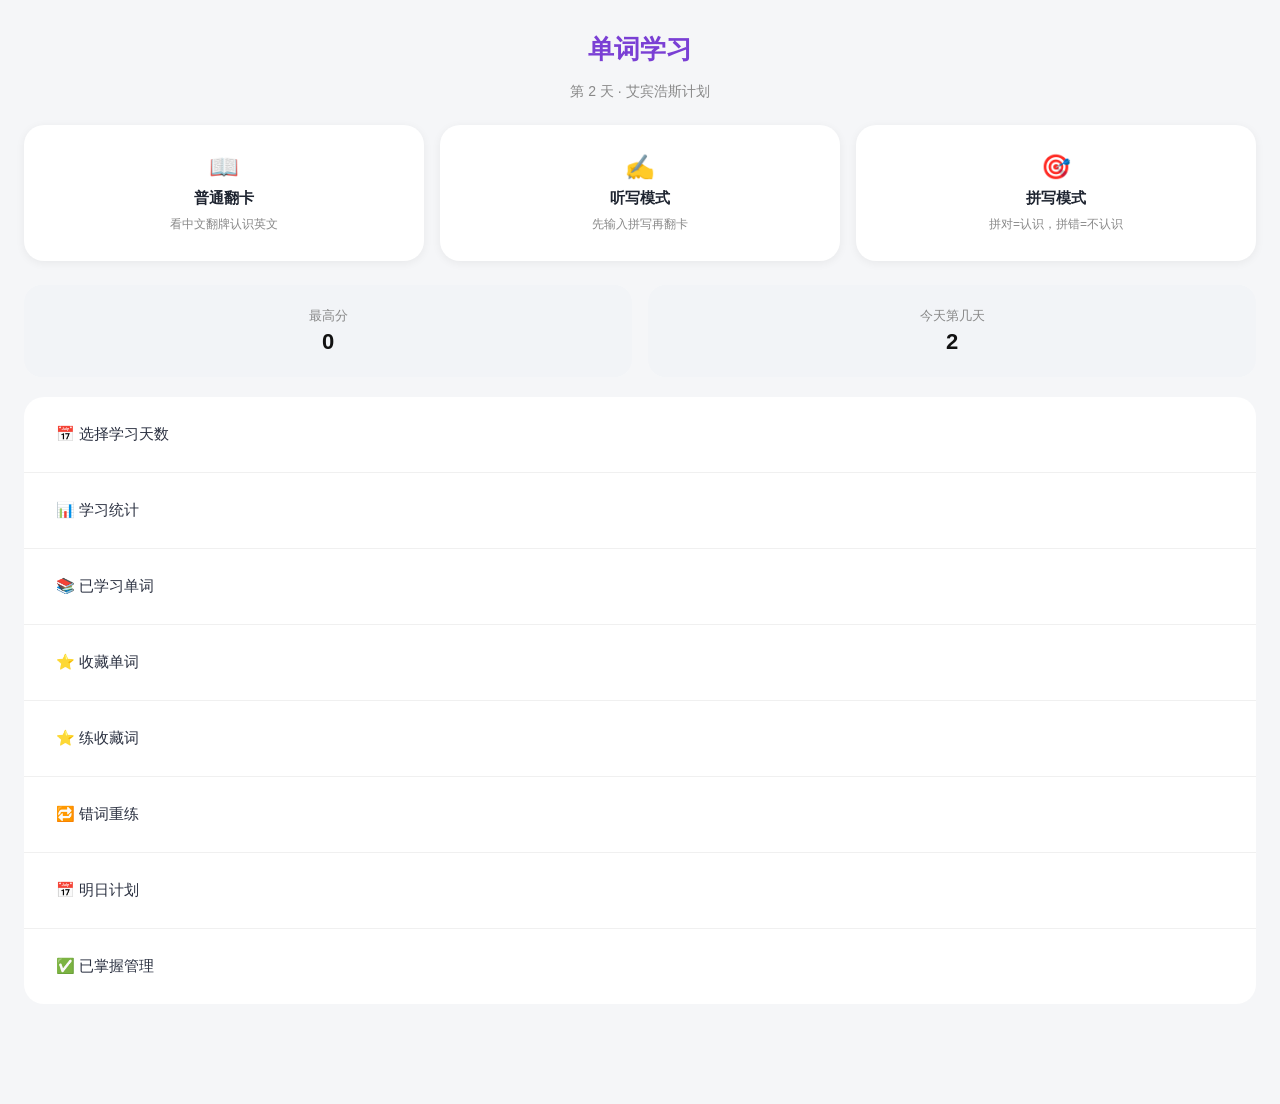
==== commit 3893e0cf: "修复工具按钮无响应问题 - 重写所有 JavaScript 函数，修复语法错误 - 修复 toggleTools() 函数实现 - 修复 onShowStats() 中的 localStorage 拼" ====
--- a/index.html
+++ b/index.html
@@ -6,96 +6,57 @@
   <title>ASH英语 - 单词学习</title>
   <style>
     * { margin:0; padding:0; box-sizing:border-box; }
-    
-    body {
-      font-family: -apple-system, BlinkMacSystemFont, 'Segoe UI', Roboto, sans-serif;
-      background: #f5f6f8;
-      min-height: 100vh;
-      color: #333;
-    }
-
+    body { font-family: -apple-system, BlinkMacSystemFont, 'Segoe UI', Roboto, sans-serif; background: #f5f6f8; min-height: 100vh; color: #333; }
     .page { min-height: 100vh; padding: 0 24px 80px; }
-
-    /* === 通用 === */
     .topbar { padding: 32px 0 16px; text-align: center; }
     .title { font-size: 26px; font-weight: 800; color: #7a3fd4; }
     .day-badge { text-align: center; font-size: 14px; color: #888; margin-bottom: 24px; }
-
-    /* === 模式选择卡 === */
     .mode-cards { display: flex; gap: 16px; margin-bottom: 24px; }
     .mode-card { flex: 1; background: #fff; border-radius: 20px; padding: 28px 12px; text-align: center; box-shadow: 0 2px 10px rgba(0,0,0,0.06); display: flex; flex-direction: column; gap: 8px; cursor: pointer; transition: transform 0.2s; }
     .mode-card:active { transform: scale(0.97); }
     .mode-icon { font-size: 24px; }
     .mode-name { font-size: 15px; font-weight: 700; color: #1e2430; }
     .mode-desc { font-size: 12px; color: #888; }
-
-    /* === 统计栏 === */
     .stat-row { display: flex; gap: 16px; margin-bottom: 20px; }
     .stat-box { flex: 1; background: #f2f4f7; border-radius: 18px; padding: 22px 0; text-align: center; }
     .s-label { display: block; font-size: 13px; color: #888; }
     .s-val { display: block; font-size: 22px; font-weight: 700; color: #111; margin-top: 4px; }
-
-    /* === 工具列表 === */
     .tool-list { background: #fff; border-radius: 20px; overflow: hidden; margin-bottom: 20px; }
     .tool-item { padding: 28px 32px; font-size: 15px; color: #2a3040; border-bottom: 1px solid #f0f0f0; cursor: pointer; }
     .tool-item:last-child { border-bottom: none; }
     .tool-item:active { background: #f5f6f8; }
-
-    /* === 游戏头部 === */
     .game-header { display: flex; justify-content: space-between; padding: 20px 0 12px; }
     .hstat { flex: 1; text-align: center; }
     .hl { display: block; font-size: 12px; color: #888; }
     .hv { display: block; font-size: 20px; font-weight: 700; color: #111; }
-
     .mode-bar { display: flex; justify-content: space-between; align-items: center; margin-bottom: 12px; }
     .mode-text { font-size: 13px; color: #7a3fd4; }
     .progress-text { font-size: 13px; color: #888; }
-
-    /* === 单词卡 === */
-    .word-card { min-height: 170px; background: #fff; border-radius: 24px; border: 2px solid #e8ebf0; display: flex; flex-direction: column; align-items: center; justify-content: center; padding: 40px; margin-bottom: 20px; box-shadow: 0 4px 20px rgba(0,0,0,0.06); transition: border-color 0.2s; }
+    .word-card { min-height: 170px; background: #fff; border-radius: 24px; border: 2px solid #e8ebf0; display: flex; flex-direction: column; align-items: center; justify-content: center; padding: 40px; margin-bottom: 20px; box-shadow: 0 4px 20px rgba(0,0,0,0.06); }
     .word-card.revealed { border-color: #a5d6a7; }
     .prompt-text { font-size: 30px; font-weight: 700; color: #0f1522; text-align: center; }
     .answer-text { font-size: 26px; font-weight: 600; color: #2360a8; text-align: center; margin-top: 12px; }
     .answer-placeholder { font-size: 16px; color: #ccc; margin-top: 12px; }
-
-    /* === 例句 === */
     .example-box { width: 100%; margin-top: 28px; background: linear-gradient(135deg, #f0f7ff, #e8f5e9); border-radius: 16px; padding: 20px 24px; border-left: 6px solid #7a3fd4; box-sizing: border-box; }
     .example-label { display: block; font-size: 12px; font-weight: 700; color: #7a3fd4; margin-bottom: 8px; letter-spacing: 1px; }
     .example-en { display: block; font-size: 14px; color: #2a3040; line-height: 1.7; font-style: italic; }
     .example-zh { display: block; font-size: 14px; color: #2a3040; line-height: 1.7; }
-
-    /* === 拼写输入 === */
     .spell-box { background: #fff; border-radius: 18px; padding: 20px 24px; margin-bottom: 16px; border: 1px solid #e0e4ea; }
     .spell-input { width: 100%; height: 36px; font-size: 16px; border-bottom: 2px solid #e0e4ea; padding: 0 8px; outline: none; border-top: none; border-left: none; border-right: none; }
     .btn-check { margin-top: 16px; height: 36px; display: flex; align-items: center; justify-content: center; background: #f0f4ff; color: #4f7df0; border-radius: 14px; font-size: 15px; font-weight: 600; border: none; width: 100%; cursor: pointer; }
-    .btn-check:disabled { opacity: 0.35; }
     .spell-result { display: block; margin-top: 12px; font-size: 14px; color: #555; text-align: center; }
     .spell-result-wrong { color: #ef5350; font-size: 15px; font-weight: 600; }
-
-    /* 拼写错误确认按钮 */
-    .btn-confirm-wrong { margin-top: 20px; height: 40px; display: flex; align-items: center; justify-content: center; gap: 12px; background: linear-gradient(135deg, #ff7043, #ef5350); color: #fff; border-radius: 18px; font-size: 15px; font-weight: 700; border: none; cursor: pointer; animation: pulse 0.8s ease-in-out infinite alternate; }
-    @keyframes pulse { from { opacity: 0.85; transform: scale(0.98); } to { opacity: 1; transform: scale(1.01); } }
-
-    /* === 按钮 === */
     .btn-flip { width: 100%; height: 45px; display: flex; align-items: center; justify-content: center; background: #4f7df0; color: #fff; border-radius: 22px; font-size: 17px; font-weight: 700; border: none; margin-bottom: 18px; cursor: pointer; }
     .btn-flip:disabled { background: #b0bec5; }
-
     .judge-row { display: flex; gap: 20px; margin-bottom: 18px; }
     .btn-know { flex: 1; height: 45px; display: flex; align-items: center; justify-content: center; background: #4caf50; color: #fff; border-radius: 22px; font-size: 16px; font-weight: 700; border: none; cursor: pointer; }
     .btn-dont { flex: 1; height: 45px; display: flex; align-items: center; justify-content: center; background: #ef5350; color: #fff; border-radius: 22px; font-size: 16px; font-weight: 700; border: none; cursor: pointer; }
-    .btn-know:disabled, .btn-dont:disabled { opacity: 0.35; }
-
-    /* === 辅助工具行 === */
     .aux-row { display: flex; gap: 12px; margin-bottom: 16px; flex-wrap: wrap; }
     .aux-btn { flex: 1; min-width: 90px; height: 30px; display: flex; align-items: center; justify-content: center; background: #f5f6f8; border-radius: 30px; font-size: 13px; color: #555; text-align: center; border: 1px solid #e0e4ea; cursor: pointer; }
     .aux-btn.on { background: #fff3cd; color: #b8860b; border-color: #ffe082; }
-
-    /* === 折叠工具 === */
     .tools-toggle { text-align: center; padding: 14px; font-size: 14px; color: #7a3fd4; cursor: pointer; }
     .tools-panel { background: #fff; border-radius: 20px; overflow: hidden; margin-top: 8px; margin-bottom: 20px; }
     .tools-panel .tool-item { padding: 28px 32px; }
-
-    /* === 结算页 === */
     .result-page { padding: 40px 0; }
     .result-title { display: block; font-size: 24px; font-weight: 800; color: #7a3fd4; text-align: center; margin-bottom: 32px; }
     .result-grid { display: flex; flex-wrap: wrap; gap: 16px; margin-bottom: 32px; }
@@ -105,67 +66,24 @@
     .rv.accent { color: #7a3fd4; }
     .rv.green { color: #4caf50; }
     .rv.red { color: #ef5350; }
-
     .btn-primary { width: 100%; height: 44px; display: flex; align-items: center; justify-content: center; background: #7a3fd4; color: #fff; border-radius: 22px; font-size: 17px; font-weight: 700; border: none; margin-bottom: 16px; cursor: pointer; }
     .btn-secondary { width: 100%; height: 40px; display: flex; align-items: center; justify-content: center; background: #fff; color: #555; border-radius: 22px; font-size: 15px; border: 1px solid #dde2e8; margin-bottom: 14px; cursor: pointer; }
-
-    /* === 列表页 === */
-    .list-page { padding: 0; }
-    .list-header { display: flex; justify-content: space-between; align-items: center; padding: 24px 0 16px; }
-    .list-title { font-size: 18px; font-weight: 700; color: #1e2430; }
-    .back-btn { font-size: 14px; color: #7a3fd4; cursor: pointer; }
-    .empty-tip { text-align: center; color: #aaa; padding: 60px; font-size: 15px; }
-    .word-list-item { display: flex; align-items: center; background: #fff; border-radius: 16px; padding: 20px 24px; margin-bottom: 12px; }
-    .wli-left { flex: 1; }
-    .wli-zh { display: block; font-size: 15px; color: #444; }
-    .wli-en { display: block; font-size: 16px; font-weight: 600; color: #2360a8; margin-top: 4px; }
-    .wli-btn { min-width: 100px; height: 56px; display: flex; align-items: center; justify-content: center; background: #fde8e8; color: #c62828; border-radius: 14px; font-size: 13px; border: none; cursor: pointer; padding: 0 20px; }
-
-    /* === 明日计划 === */
-    .plan-section { margin-bottom: 28px; }
-    .plan-label { display: block; font-size: 15px; font-weight: 600; color: #7a3fd4; margin-bottom: 12px; padding: 8px 0; }
-
-    /* === 词库管理 === */
-    .search-box { padding: 8px 0 16px; }
-    .search-input { width: 100%; height: 36px; background: #f2f4f7; border-radius: 16px; padding: 0 24px; font-size: 14px; color: #333; border: none; outline: none; box-sizing: border-box; }
-
-    .wordpool-toggle { display: flex; gap: 12px; margin-bottom: 16px; }
-    .wpt-tab { flex: 1; text-align: center; padding: 14px 0; background: #f2f4f7; border-radius: 14px; font-size: 13px; color: #666; cursor: pointer; border: none; }
-    .wpt-tab.active { background: #7a3fd4; color: #fff; font-weight: 600; }
-
-    /* === 隐藏 === */
     .hidden { display: none !important; }
   </style>
 </head>
 <body>
-  <!-- 介绍/选模式页 -->
   <div class="page" id="pageIntro">
     <div class="topbar"><span class="title">单词学习</span></div>
     <div class="day-badge">第 <span id="dayNumber">1</span> 天 · 艾宾浩斯计划</div>
-
     <div class="mode-cards">
-      <div class="mode-card" onclick="startCard()">
-        <span class="mode-icon">📇</span>
-        <span class="mode-name">普通翻卡</span>
-        <span class="mode-desc">看中文翻牌认识英文</span>
-      </div>
-      <div class="mode-card" onclick="startDictation()">
-        <span class="mode-icon">✍️</span>
-        <span class="mode-name">听写模式</span>
-        <span class="mode-desc">先输入拼写再翻卡</span>
-      </div>
-      <div class="mode-card" onclick="startSpelling()">
-        <span class="mode-icon">🎯</span>
-        <span class="mode-name">拼写模式</span>
-        <span class="mode-desc">拼对=认识，拼错=不认识</span>
-      </div>
-    </div>
-
+      <div class="mode-card" onclick="startCard()"><span class="mode-icon">📖</span><span class="mode-name">普通翻卡</span><span class="mode-desc">看中文翻牌认识英文</span></div>
+      <div class="mode-card" onclick="startDictation()"><span class="mode-icon">✍️</span><span class="mode-name">听写模式</span><span class="mode-desc">先输入拼写再翻卡</span></div>
+      <div class="mode-card" onclick="startSpelling()"><span class="mode-icon">🎯</span><span class="mode-name">拼写模式</span><span class="mode-desc">拼对=认识，拼错=不认识</span></div>
+    </div>
     <div class="stat-row">
       <div class="stat-box"><span class="s-label">最高分</span><span class="s-val" id="highScore">0</span></div>
       <div class="stat-box"><span class="s-label">今天第几天</span><span class="s-val" id="dayNumber2">1</span></div>
     </div>
-
     <div class="tool-list">
       <div class="tool-item" onclick="onSelectDay()">📅 选择学习天数</div>
       <div class="tool-item" onclick="onShowStats()">📊 学习统计</div>
@@ -178,23 +96,17 @@
     </div>
   </div>
 
-  <!-- 游戏页 -->
   <div class="page hidden" id="pageGame">
-    <!-- 顶部统计栏 -->
     <div class="game-header">
       <div class="hstat"><span class="hl">分数</span><span class="hv" id="score">0</span></div>
       <div class="hstat"><span class="hl">最高</span><span class="hv" id="highScore2">0</span></div>
       <div class="hstat"><span class="hl">连击</span><span class="hv" id="streak">0</span></div>
       <div class="hstat"><span class="hl">剩余</span><span class="hv" id="remain">0</span></div>
     </div>
-
-    <!-- 进度信息 -->
     <div class="mode-bar">
       <span class="mode-text" id="modeInfo">普通翻卡</span>
       <span class="progress-text" id="progressText">0/0</span>
     </div>
-
-    <!-- 单词卡 -->
     <div class="word-card" id="wordCard">
       <span class="prompt-text" id="promptText">中文提示</span>
       <span class="answer-text hidden" id="answerText">English</span>
@@ -205,33 +117,20 @@
         <span class="example-zh" id="exampleZh"></span>
       </div>
     </div>
-
-    <!-- 拼写/听写输入框 -->
     <div class="spell-box hidden" id="spellBox">
-      <input type="text" class="spell-input" id="spellInput" 
-             placeholder="输入英文拼写" 
-             onkeypress="onSpellKeyPress(event)"
-             autocomplete="off" autocorrect="off" autocapitalize="off">
+      <input type="text" class="spell-input" id="spellInput" placeholder="输入英文拼写" onkeypress="onSpellKeyPress(event)" autocomplete="off" autocorrect="off" autocapitalize="off">
       <button class="btn-check" onclick="onCheckInput()">提交</button>
       <span class="spell-result" id="spellResult"></span>
     </div>
-
-    <!-- 翻卡按钮 -->
     <button class="btn-flip" id="btnFlip" onclick="onFlip()">翻卡</button>
-
-    <!-- 认识/不认识 -->
     <div class="judge-row">
       <button class="btn-know" id="btnKnow" onclick="onKnow()">✅ 认识</button>
       <button class="btn-dont" id="btnDont" onclick="onDont()">❌ 不认识</button>
     </div>
-
-    <!-- 辅助工具行 -->
     <div class="aux-row">
       <div class="aux-btn" id="btnFav" onclick="onToggleFav()">☆ 收藏</div>
       <div class="aux-btn" onclick="onDeleteWord()">🗑️ 删除</div>
     </div>
-
-    <!-- 折叠工具 -->
     <div class="tools-toggle" onclick="toggleTools()">⚙️ 工具 <span id="toolsArrow">▼</span></div>
     <div class="tools-panel hidden" id="toolsPanel">
       <div class="tool-item" onclick="onShowStats()">📊 学习统计</div>
@@ -245,7 +144,6 @@
     </div>
   </div>
 
-  <!-- 结算页 -->
   <div class="page hidden" id="pageResult">
     <div class="result-page">
       <span class="result-title" id="resultTitle">🎉 完成！</span>
@@ -264,7 +162,6 @@
   </div>
 
   <script>
-    // ===================== 词库（前 100 个单词示例）=====================
     const WORDS = [
       {en: "about", zh: "关于；大约", pos: "prep.", example: "This book is about animals.", exampleZh: "这本书是关于动物的。"},
       {en: "above", zh: "在……上面", pos: "prep.", example: "The bird is flying above the tree.", exampleZh: "鸟儿在树上飞。"},
@@ -289,13 +186,13 @@
       {en: "alive", zh: "活着的", pos: "adj.", example: "The fish is still alive.", exampleZh: "这条鱼还活着。"},
       {en: "all", zh: "所有的；全部", pos: "adj.", example: "All students are here.", exampleZh: "所有的学生都在这儿。"},
       {en: "allow", zh: "允许", pos: "v.", example: "My parents allow me to watch TV.", exampleZh: "我父母允许我看电视。"},
-      {en: "almost", zh: "几乎；差不多", pos: "adv.", example: "It's almost 5 o'clock.", exampleZh: "差不多5点钟了。"}
+      {en: "almost", zh: "几乎；差不多", pos: "adv.", example: "It's almost 5 o'clock.", exampleZh: "差不多5点钟了。"},
+      {en: "alone", zh: "独自的", pos: "adj.", example: "She lives alone in the city.", exampleZh: "她独自住在城市里。"}
     ];
 
-    // ===================== 游戏状态 =====================
     let state = {
-      mode: 'card', // 'card', 'dictation', 'spelling'
-      view: 'intro', // 'intro', 'game', 'result'
+      mode: 'card',
+      view: 'intro',
       words: [],
       currentIdx: 0,
       score: 0,
@@ -306,58 +203,48 @@
       dontCount: 0,
       waitingConfirm: false,
       revealed: false,
-      flipDisabled: false,
-      inputVal: '',
-      inputResult: '',
-      showInput: false,
-      toolsExpanded: false,
-      isFav: false,
       dayNumber: 1
     };
 
-    // ===================== 初始化 =====================
     function init() {
       loadProgress();
       updateIntroStats();
     }
 
-    // ===================== 进度保存 =====================
     function loadProgress() {
-      const saved = localStorage.getItem('ash_english_web_v2');
-      if (saved) {
-        const data = JSON.parse(saved);
-        state.highScore = data.highScore || 0;
-        state.dayNumber = data.dayNumber || 1;
-      }
-      // 检查是否是新的一天
-      const lastDate = localStorage.getItem('ash_english_web_date');
-      const today = new Date().toDateString();
-      if (lastDate !== today) {
-        state.dayNumber = (state.dayNumber || 0) + 1;
-        localStorage.setItem('ash_english_web_date', today);
-        saveProgress();
-      }
+      try {
+        const saved = localStorage.getItem('ash_english_web_v2');
+        if (saved) {
+          const data = JSON.parse(saved);
+          state.highScore = data.highScore || 0;
+          state.dayNumber = data.dayNumber || 1;
+        }
+        const lastDate = localStorage.getItem('ash_english_web_date');
+        const today = new Date().toDateString();
+        if (lastDate !== today) {
+          state.dayNumber = (state.dayNumber || 0) + 1;
+          localStorage.setItem('ash_english_web_date', today);
+          saveProgress();
+        }
+      } catch(e) { console.error(e); }
     }
 
     function saveProgress() {
-      const data = {
-        highScore: state.highScore,
-        dayNumber: state.dayNumber
-      };
-      localStorage.setItem('ash_english_web_v2', JSON.stringify(data));
-    }
-
-    // ===================== 更新介绍页统计 =====================
+      try {
+        const data = { highScore: state.highScore, dayNumber: state.dayNumber };
+        localStorage.setItem('ash_english_web_v2', JSON.stringify(data));
+      } catch(e) { console.error(e); }
+    }
+
     function updateIntroStats() {
       document.getElementById('highScore').textContent = state.highScore;
       document.getElementById('dayNumber').textContent = state.dayNumber;
       document.getElementById('dayNumber2').textContent = state.dayNumber;
     }
 
-    // ===================== 开始游戏 =====================
     function startGame(mode) {
       state.mode = mode;
-      state.words = [...WORDS]; // 简化：使用全部词
+      state.words = [...WORDS];
       state.currentIdx = 0;
       state.score = 0;
       state.streak = 0;
@@ -366,8 +253,6 @@
       state.dontCount = 0;
       state.waitingConfirm = false;
       state.revealed = false;
-
-      // 切换视图
       showView('game');
       updateGameUI();
     }
@@ -376,51 +261,36 @@
     function startDictation() { startGame('dictation'); }
     function startSpelling() { startGame('spelling'); }
 
-    // ===================== 视图切换 =====================
     function showView(view) {
       document.getElementById('pageIntro').classList.add('hidden');
       document.getElementById('pageGame').classList.add('hidden');
       document.getElementById('pageResult').classList.add('hidden');
-      
       document.getElementById('page' + view.charAt(0).toUpperCase() + view.slice(1)).classList.remove('hidden');
       state.view = view;
     }
 
-    // ===================== 更新游戏 UI =====================
     function updateGameUI() {
       const word = state.words[state.currentIdx];
-      
-      // 更新统计
       document.getElementById('score').textContent = state.score;
       document.getElementById('highScore2').textContent = state.highScore;
       document.getElementById('streak').textContent = state.streak;
       document.getElementById('remain').textContent = state.words.length - state.currentIdx;
       
-      // 更新模式信息
       const modeNames = { card: '普通翻卡', dictation: '听写模式', spelling: '拼写模式' };
       document.getElementById('modeInfo').textContent = modeNames[state.mode];
       document.getElementById('progressText').textContent = (state.currentIdx + 1) + '/' + state.words.length;
       
-      // 更新单词卡
       document.getElementById('promptText').textContent = word.zh;
       document.getElementById('answerText').textContent = word.en;
       
-      // 例句
       if (word.pos && word.example) {
         document.getElementById('exampleLabel').textContent = '📝 例句（' + word.pos + '）';
         document.getElementById('exampleEn').textContent = word.example;
         document.getElementById('exampleZh').textContent = word.exampleZh;
-        document.getElementById('exampleBox').classList.remove('hidden');
-      } else {
-        document.getElementById('exampleBox').classList.add('hidden');
-      }
-      
-      // 重置状态
+      }
+      document.getElementById('exampleBox').classList.add('hidden');
+      
       state.revealed = false;
-      state.flipDisabled = false;
-      state.waitingConfirm = false;
-      state.showInput = false;
-      
       document.getElementById('answerText').classList.add('hidden');
       document.getElementById('answerPlaceholder').classList.remove('hidden');
       document.getElementById('wordCard').classList.remove('revealed');
@@ -434,7 +304,6 @@
       document.getElementById('spellInput').value = '';
       document.getElementById('spellResult').textContent = '';
       
-      // 拼写模式：显示输入框
       if (state.mode === 'spelling') {
         document.getElementById('spellBox').classList.remove('hidden');
         document.getElementById('btnFlip').classList.add('hidden');
@@ -447,7 +316,6 @@
         document.getElementById('btnDont').classList.remove('hidden');
       }
       
-      // 听写模式：显示输入框
       if (state.mode === 'dictation') {
         document.getElementById('spellBox').classList.remove('hidden');
         document.getElementById('btnFlip').classList.remove('hidden');
@@ -457,91 +325,67 @@
       }
     }
 
-    // ===================== 翻卡 =====================
     function onFlip() {
       if (state.waitingConfirm) return;
-      
       state.revealed = true;
       document.getElementById('answerText').classList.remove('hidden');
       document.getElementById('answerPlaceholder').classList.add('hidden');
       document.getElementById('wordCard').classList.add('revealed');
+      document.getElementById('exampleBox').classList.remove('hidden');
       
       if (state.mode === 'dictation') {
-        // 听写模式：翻卡后显示认识/不认识按钮
         document.getElementById('btnFlip').classList.add('hidden');
         document.getElementById('btnKnow').classList.remove('hidden');
         document.getElementById('btnDont').classList.remove('hidden');
       }
     }
 
-    // ===================== 认识 =====================
     function onKnow() {
       if (!state.revealed && state.mode !== 'spelling') return;
-      
       state.score += 10;
       state.streak++;
       if (state.streak > state.maxStreak) state.maxStreak = state.streak;
       state.knowCount++;
-      
       if (state.score > state.highScore) {
         state.highScore = state.score;
         saveProgress();
       }
-      
       nextWord();
     }
 
-    // ===================== 不认识 =====================
     function onDont() {
       if (!state.revealed && state.mode !== 'spelling') return;
-      
       state.streak = 0;
       state.dontCount++;
-      
       nextWord();
     }
 
-    // ===================== 下一个单词 =====================
     function nextWord() {
       state.currentIdx++;
-      
       if (state.currentIdx >= state.words.length) {
-        // 游戏结束
         showResult();
         return;
       }
-      
       updateGameUI();
     }
 
-    // ===================== 拼写检查 =====================
     function onSpellKeyPress(event) {
-      if (event.key === 'Enter') {
-        onCheckInput();
-      }
+      if (event.key === 'Enter') onCheckInput();
     }
 
     function onCheckInput() {
       const input = document.getElementById('spellInput');
       const userInput = input.value.trim().toLowerCase();
       const correctAnswer = state.words[state.currentIdx].en.toLowerCase();
-      
       if (userInput === correctAnswer) {
-        // 拼对
         document.getElementById('spellResult').textContent = '✅ 正确！';
         document.getElementById('spellResult').className = 'spell-result';
         state.revealed = true;
-        
-        setTimeout(() => {
-          onKnow();
-        }, 500);
+        setTimeout(onKnow, 500);
       } else {
-        // 拼错
         document.getElementById('spellResult').textContent = '❌ 正确答案：' + correctAnswer;
         document.getElementById('spellResult').className = 'spell-result-wrong';
         state.revealed = true;
-        
-        // 显示确认按钮
         state.waitingConfirm = true;
         document.getElementById('btnFlip').classList.remove('hidden');
         document.getElementById('btnFlip').textContent = '我记住了，下一个';
@@ -554,59 +398,48 @@
       }
     }
 
-    // ===================== 结算页 =====================
     function showResult() {
       const isNew = state.score > state.highScore;
-      
       document.getElementById('resultTitle').textContent = isNew ? '🎉 新纪录！' : '✅ 完成今日任务';
       document.getElementById('rScore').textContent = state.score;
       document.getElementById('rHigh').textContent = state.highScore;
       document.getElementById('rKnow').textContent = state.knowCount;
       document.getElementById('rDont').textContent = state.dontCount;
       document.getElementById('rStreak').textContent = state.maxStreak;
-      
-      // 总练习次数
       const runs = parseInt(localStorage.getItem('ash_english_runs') || '0') + 1;
       localStorage.setItem('ash_english_runs', runs);
       document.getElementById('rRuns').textContent = runs;
-      
       showView('result');
     }
 
-    function onRestart() {
-      startGame(state.mode);
-    }
-
-    function onReplayWrong() {
-      alert('功能开发中...');
-    }
-
-    function onBackToIntro() {
-      showView('intro');
-      updateIntroStats();
-    }
-
-    // ===================== 工具功能 =====================
+    function onRestart() { startGame(state.mode); }
+    function onReplayWrong() { alert('功能开发中...'); }
+    function onBackToIntro() { showView('intro'); updateIntroStats(); }
+
     function toggleTools() {
-      state.toolsExpanded = !state.toolsExpanded;
-      document.getElementById('toolsPanel').classList.toggle('hidden', !state.toolsExpanded);
-      document.getElementById('toolsArrow').textContent = state.toolsExpanded ? '▲' : '▼';
+      const panel = document.getElementById('toolsPanel');
+      const arrow = document.getElementById('toolsArrow');
+      if (panel.classList.contains('hidden')) {
+        panel.classList.remove('hidden');
+        arrow.textContent = '▲';
+      } else {
+        panel.classList.add('hidden');
+        arrow.textContent = '▼';
+      }
     }
 
     function onToggleFav() {
       state.isFav = !state.isFav;
-      document.getElementById('btnFav').textContent = state.isFav ? '★ 已收藏' : '☆ 收藏';
-      document.getElementById('btnFav').classList.toggle('on', state.isFav);
+      const btn = document.getElementById('btnFav');
+      btn.textContent = state.isFav ? '★ 已收藏' : '☆ 收藏';
+      btn.classList.toggle('on', state.isFav);
     }
 
     function onDeleteWord() {
       if (confirm('确定要删除这个单词吗？')) {
         state.words.splice(state.currentIdx, 1);
-        if (state.currentIdx >= state.words.length) {
-          showResult();
-        } else {
-          updateGameUI();
-        }
+        if (state.currentIdx >= state.words.length) showResult();
+        else updateGameUI();
       }
     }
 
@@ -629,27 +462,12 @@
       alert('已学习单词：' + state.currentIdx + ' 个');
     }
 
-    function onShowFavorites() {
-      alert('收藏功能开发中...');
-    }
-
-    function onFavoriteDrill() {
-      alert('练收藏词功能开发中...');
-    }
-
-    function onWrongDrill() {
-      alert('错词重练功能开发中...');
-    }
-
-    function onShowTomorrow() {
-      alert('明日计划功能开发中...');
-    }
-
-    function onShowMastered() {
-      alert('已掌握管理功能开发中...');
-    }
-
-    // ===================== 页面加载 =====================
+    function onShowFavorites() { alert('收藏功能开发中...'); }
+    function onFavoriteDrill() { alert('练收藏词功能开发中...'); }
+    function onWrongDrill() { alert('错词重练功能开发中...'); }
+    function onShowTomorrow() { alert('明日计划功能开发中...'); }
+    function onShowMastered() { alert('已掌握管理功能开发中...'); }
+
     window.onload = init;
   </script>
 </body>
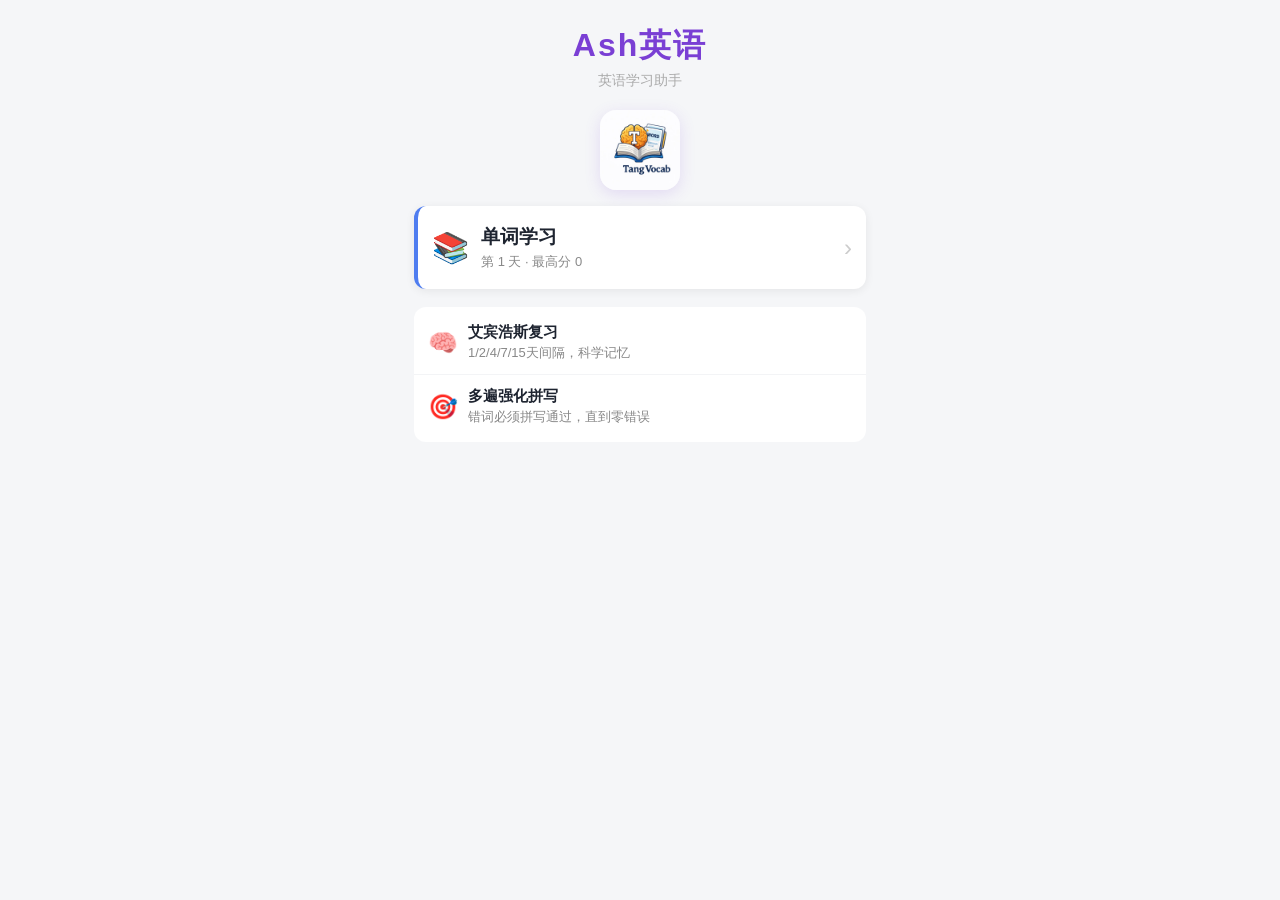
==== commit a554c200: "Replace mini-program-era content with static H5 web adaptation Swap the WeChat mini-program source t" ====
--- a/index.html
+++ b/index.html
@@ -1,474 +1,305 @@
 <!DOCTYPE html>
 <html lang="zh-CN">
 <head>
-  <meta charset="UTF-8">
-  <meta name="viewport" content="width=device-width, initial-scale=1.0, maximum-scale=1.0, user-scalable=no">
-  <title>ASH英语 - 单词学习</title>
-  <style>
-    * { margin:0; padding:0; box-sizing:border-box; }
-    body { font-family: -apple-system, BlinkMacSystemFont, 'Segoe UI', Roboto, sans-serif; background: #f5f6f8; min-height: 100vh; color: #333; }
-    .page { min-height: 100vh; padding: 0 24px 80px; }
-    .topbar { padding: 32px 0 16px; text-align: center; }
-    .title { font-size: 26px; font-weight: 800; color: #7a3fd4; }
-    .day-badge { text-align: center; font-size: 14px; color: #888; margin-bottom: 24px; }
-    .mode-cards { display: flex; gap: 16px; margin-bottom: 24px; }
-    .mode-card { flex: 1; background: #fff; border-radius: 20px; padding: 28px 12px; text-align: center; box-shadow: 0 2px 10px rgba(0,0,0,0.06); display: flex; flex-direction: column; gap: 8px; cursor: pointer; transition: transform 0.2s; }
-    .mode-card:active { transform: scale(0.97); }
-    .mode-icon { font-size: 24px; }
-    .mode-name { font-size: 15px; font-weight: 700; color: #1e2430; }
-    .mode-desc { font-size: 12px; color: #888; }
-    .stat-row { display: flex; gap: 16px; margin-bottom: 20px; }
-    .stat-box { flex: 1; background: #f2f4f7; border-radius: 18px; padding: 22px 0; text-align: center; }
-    .s-label { display: block; font-size: 13px; color: #888; }
-    .s-val { display: block; font-size: 22px; font-weight: 700; color: #111; margin-top: 4px; }
-    .tool-list { background: #fff; border-radius: 20px; overflow: hidden; margin-bottom: 20px; }
-    .tool-item { padding: 28px 32px; font-size: 15px; color: #2a3040; border-bottom: 1px solid #f0f0f0; cursor: pointer; }
-    .tool-item:last-child { border-bottom: none; }
-    .tool-item:active { background: #f5f6f8; }
-    .game-header { display: flex; justify-content: space-between; padding: 20px 0 12px; }
-    .hstat { flex: 1; text-align: center; }
-    .hl { display: block; font-size: 12px; color: #888; }
-    .hv { display: block; font-size: 20px; font-weight: 700; color: #111; }
-    .mode-bar { display: flex; justify-content: space-between; align-items: center; margin-bottom: 12px; }
-    .mode-text { font-size: 13px; color: #7a3fd4; }
-    .progress-text { font-size: 13px; color: #888; }
-    .word-card { min-height: 170px; background: #fff; border-radius: 24px; border: 2px solid #e8ebf0; display: flex; flex-direction: column; align-items: center; justify-content: center; padding: 40px; margin-bottom: 20px; box-shadow: 0 4px 20px rgba(0,0,0,0.06); }
-    .word-card.revealed { border-color: #a5d6a7; }
-    .prompt-text { font-size: 30px; font-weight: 700; color: #0f1522; text-align: center; }
-    .answer-text { font-size: 26px; font-weight: 600; color: #2360a8; text-align: center; margin-top: 12px; }
-    .answer-placeholder { font-size: 16px; color: #ccc; margin-top: 12px; }
-    .example-box { width: 100%; margin-top: 28px; background: linear-gradient(135deg, #f0f7ff, #e8f5e9); border-radius: 16px; padding: 20px 24px; border-left: 6px solid #7a3fd4; box-sizing: border-box; }
-    .example-label { display: block; font-size: 12px; font-weight: 700; color: #7a3fd4; margin-bottom: 8px; letter-spacing: 1px; }
-    .example-en { display: block; font-size: 14px; color: #2a3040; line-height: 1.7; font-style: italic; }
-    .example-zh { display: block; font-size: 14px; color: #2a3040; line-height: 1.7; }
-    .spell-box { background: #fff; border-radius: 18px; padding: 20px 24px; margin-bottom: 16px; border: 1px solid #e0e4ea; }
-    .spell-input { width: 100%; height: 36px; font-size: 16px; border-bottom: 2px solid #e0e4ea; padding: 0 8px; outline: none; border-top: none; border-left: none; border-right: none; }
-    .btn-check { margin-top: 16px; height: 36px; display: flex; align-items: center; justify-content: center; background: #f0f4ff; color: #4f7df0; border-radius: 14px; font-size: 15px; font-weight: 600; border: none; width: 100%; cursor: pointer; }
-    .spell-result { display: block; margin-top: 12px; font-size: 14px; color: #555; text-align: center; }
-    .spell-result-wrong { color: #ef5350; font-size: 15px; font-weight: 600; }
-    .btn-flip { width: 100%; height: 45px; display: flex; align-items: center; justify-content: center; background: #4f7df0; color: #fff; border-radius: 22px; font-size: 17px; font-weight: 700; border: none; margin-bottom: 18px; cursor: pointer; }
-    .btn-flip:disabled { background: #b0bec5; }
-    .judge-row { display: flex; gap: 20px; margin-bottom: 18px; }
-    .btn-know { flex: 1; height: 45px; display: flex; align-items: center; justify-content: center; background: #4caf50; color: #fff; border-radius: 22px; font-size: 16px; font-weight: 700; border: none; cursor: pointer; }
-    .btn-dont { flex: 1; height: 45px; display: flex; align-items: center; justify-content: center; background: #ef5350; color: #fff; border-radius: 22px; font-size: 16px; font-weight: 700; border: none; cursor: pointer; }
-    .aux-row { display: flex; gap: 12px; margin-bottom: 16px; flex-wrap: wrap; }
-    .aux-btn { flex: 1; min-width: 90px; height: 30px; display: flex; align-items: center; justify-content: center; background: #f5f6f8; border-radius: 30px; font-size: 13px; color: #555; text-align: center; border: 1px solid #e0e4ea; cursor: pointer; }
-    .aux-btn.on { background: #fff3cd; color: #b8860b; border-color: #ffe082; }
-    .tools-toggle { text-align: center; padding: 14px; font-size: 14px; color: #7a3fd4; cursor: pointer; }
-    .tools-panel { background: #fff; border-radius: 20px; overflow: hidden; margin-top: 8px; margin-bottom: 20px; }
-    .tools-panel .tool-item { padding: 28px 32px; }
-    .result-page { padding: 40px 0; }
-    .result-title { display: block; font-size: 24px; font-weight: 800; color: #7a3fd4; text-align: center; margin-bottom: 32px; }
-    .result-grid { display: flex; flex-wrap: wrap; gap: 16px; margin-bottom: 32px; }
-    .rg-item { width: calc(50% - 8px); background: #fff; border-radius: 18px; padding: 24px; text-align: center; box-sizing: border-box; }
-    .rl { display: block; font-size: 13px; color: #888; margin-bottom: 6px; }
-    .rv { display: block; font-size: 22px; font-weight: 700; color: #111; }
-    .rv.accent { color: #7a3fd4; }
-    .rv.green { color: #4caf50; }
-    .rv.red { color: #ef5350; }
-    .btn-primary { width: 100%; height: 44px; display: flex; align-items: center; justify-content: center; background: #7a3fd4; color: #fff; border-radius: 22px; font-size: 17px; font-weight: 700; border: none; margin-bottom: 16px; cursor: pointer; }
-    .btn-secondary { width: 100%; height: 40px; display: flex; align-items: center; justify-content: center; background: #fff; color: #555; border-radius: 22px; font-size: 15px; border: 1px solid #dde2e8; margin-bottom: 14px; cursor: pointer; }
-    .hidden { display: none !important; }
-  </style>
+<meta charset="UTF-8" />
+<meta name="viewport" content="width=device-width, initial-scale=1.0, maximum-scale=1.0, user-scalable=no" />
+<title>Ash英语</title>
+<link rel="icon" href="assets/logo.jpg" />
+<link rel="stylesheet" href="style.css" />
 </head>
 <body>
-  <div class="page" id="pageIntro">
-    <div class="topbar"><span class="title">单词学习</span></div>
-    <div class="day-badge">第 <span id="dayNumber">1</span> 天 · 艾宾浩斯计划</div>
+
+<!-- ===================== 首页 ===================== -->
+<div id="view-home" class="page">
+  <div class="topbar">
+    <div class="title">Ash英语</div>
+    <div class="subtitle">英语学习助手</div>
+  </div>
+
+  <div class="logo-card">
+    <img class="logo" src="assets/logo.jpg" alt="logo" />
+  </div>
+
+  <div class="entry-cards">
+    <div class="entry-card words-card" id="btn-go-words">
+      <div class="entry-icon">📚</div>
+      <div class="entry-info">
+        <div class="entry-name">单词学习</div>
+        <div class="entry-desc">第 <span id="home-day-number">1</span> 天 · 最高分 <span id="home-high-score">0</span></div>
+      </div>
+      <div class="entry-arrow">&rsaquo;</div>
+    </div>
+  </div>
+
+  <div class="features">
+    <div class="feature-item">
+      <div class="fi-icon">🧠</div>
+      <div class="fi-info">
+        <div class="fi-title">艾宾浩斯复习</div>
+        <div class="fi-desc">1/2/4/7/15天间隔，科学记忆</div>
+      </div>
+    </div>
+    <div class="feature-item">
+      <div class="fi-icon">🎯</div>
+      <div class="fi-info">
+        <div class="fi-title">多遍强化拼写</div>
+        <div class="fi-desc">错词必须拼写通过，直到零错误</div>
+      </div>
+    </div>
+  </div>
+</div>
+
+<!-- ===================== 单词学习 ===================== -->
+<div id="view-words" class="page" style="display:none;">
+
+  <!-- ===== 介绍/选模式页 ===== -->
+  <div id="words-intro" class="words-sub">
+    <div class="topbar"><div class="title">单词学习</div></div>
+    <div class="day-badge">第 <span id="intro-day-number">1</span> 天 · 艾宾浩斯计划</div>
+
     <div class="mode-cards">
-      <div class="mode-card" onclick="startCard()"><span class="mode-icon">📖</span><span class="mode-name">普通翻卡</span><span class="mode-desc">看中文翻牌认识英文</span></div>
-      <div class="mode-card" onclick="startDictation()"><span class="mode-icon">✍️</span><span class="mode-name">听写模式</span><span class="mode-desc">先输入拼写再翻卡</span></div>
-      <div class="mode-card" onclick="startSpelling()"><span class="mode-icon">🎯</span><span class="mode-name">拼写模式</span><span class="mode-desc">拼对=认识，拼错=不认识</span></div>
-    </div>
+      <div class="mode-card" id="btn-start-card">
+        <div class="mode-icon">📇</div>
+        <div class="mode-name">普通翻卡</div>
+        <div class="mode-desc">看中文翻牌认识英文</div>
+      </div>
+      <div class="mode-card" id="btn-start-dictation">
+        <div class="mode-icon">✍️</div>
+        <div class="mode-name">听写模式</div>
+        <div class="mode-desc">先输入拼写再翻卡</div>
+      </div>
+      <div class="mode-card" id="btn-start-spelling">
+        <div class="mode-icon">🎯</div>
+        <div class="mode-name">拼写模式</div>
+        <div class="mode-desc">拼对=认识，拼错=不认识</div>
+      </div>
+    </div>
+
     <div class="stat-row">
-      <div class="stat-box"><span class="s-label">最高分</span><span class="s-val" id="highScore">0</span></div>
-      <div class="stat-box"><span class="s-label">今天第几天</span><span class="s-val" id="dayNumber2">1</span></div>
-    </div>
+      <div class="stat-box"><div class="s-label">最高分</div><div class="s-val" id="intro-high-score">0</div></div>
+      <div class="stat-box"><div class="s-label">今天第几天</div><div class="s-val" id="intro-day-number2">1</div></div>
+    </div>
+
     <div class="tool-list">
-      <div class="tool-item" onclick="onSelectDay()">📅 选择学习天数</div>
-      <div class="tool-item" onclick="onShowStats()">📊 学习统计</div>
-      <div class="tool-item" onclick="onShowLearned()">📚 已学习单词</div>
-      <div class="tool-item" onclick="onShowFavorites()">⭐ 收藏单词</div>
-      <div class="tool-item" onclick="onFavoriteDrill()">⭐ 练收藏词</div>
-      <div class="tool-item" onclick="onWrongDrill()">🔁 错词重练</div>
-      <div class="tool-item" onclick="onShowTomorrow()">📅 明日计划</div>
-      <div class="tool-item" onclick="onShowMastered()">✅ 已掌握管理</div>
-    </div>
-  </div>
-
-  <div class="page hidden" id="pageGame">
+      <div class="tool-item" id="tool-select-day">📅 选择学习天数</div>
+      <div class="tool-item" id="tool-show-stats">📊 学习统计</div>
+      <div class="tool-item" id="tool-show-learned">📚 已学习单词</div>
+      <div class="tool-item" id="tool-show-favorites">⭐ 收藏单词</div>
+      <div class="tool-item" id="tool-favorite-drill">⭐ 练收藏词</div>
+      <div class="tool-item" id="tool-wrong-drill">🔁 错词重练</div>
+      <div class="tool-item" id="tool-show-tomorrow">🔭 明日计划</div>
+      <div class="tool-item" id="tool-show-mastered">✅ 已掌握管理</div>
+      <div class="tool-item" id="tool-show-wordpool">🗑️ 词库管理（删除已会词）</div>
+      <div class="tool-item" id="tool-show-customwords">📝 自定义单词表</div>
+    </div>
+
+    <div class="tool-list" style="margin-top:16px;">
+      <div class="tool-item" id="btn-back-home">⬅ 返回首页</div>
+    </div>
+  </div>
+
+  <!-- ===== 游戏页 ===== -->
+  <div id="words-game" class="words-sub" style="display:none;">
     <div class="game-header">
-      <div class="hstat"><span class="hl">分数</span><span class="hv" id="score">0</span></div>
-      <div class="hstat"><span class="hl">最高</span><span class="hv" id="highScore2">0</span></div>
-      <div class="hstat"><span class="hl">连击</span><span class="hv" id="streak">0</span></div>
-      <div class="hstat"><span class="hl">剩余</span><span class="hv" id="remain">0</span></div>
-    </div>
+      <div class="hstat"><div class="hl">分数</div><div class="hv" id="g-score">0</div></div>
+      <div class="hstat"><div class="hl">最高</div><div class="hv" id="g-high">0</div></div>
+      <div class="hstat"><div class="hl">连击</div><div class="hv" id="g-streak">0</div></div>
+      <div class="hstat"><div class="hl">剩余</div><div class="hv" id="g-remain">0</div></div>
+    </div>
+
     <div class="mode-bar">
-      <span class="mode-text" id="modeInfo">普通翻卡</span>
-      <span class="progress-text" id="progressText">0/0</span>
-    </div>
-    <div class="word-card" id="wordCard">
-      <span class="prompt-text" id="promptText">中文提示</span>
-      <span class="answer-text hidden" id="answerText">English</span>
-      <span class="answer-placeholder" id="answerPlaceholder">（点翻卡查看）</span>
-      <div class="example-box hidden" id="exampleBox">
-        <span class="example-label" id="exampleLabel">📝 例句（n.）</span>
-        <span class="example-en" id="exampleEn"></span>
-        <span class="example-zh" id="exampleZh"></span>
-      </div>
-    </div>
-    <div class="spell-box hidden" id="spellBox">
-      <input type="text" class="spell-input" id="spellInput" placeholder="输入英文拼写" onkeypress="onSpellKeyPress(event)" autocomplete="off" autocorrect="off" autocapitalize="off">
-      <button class="btn-check" onclick="onCheckInput()">提交</button>
-      <span class="spell-result" id="spellResult"></span>
-    </div>
-    <button class="btn-flip" id="btnFlip" onclick="onFlip()">翻卡</button>
+      <div class="mode-text" id="g-modeinfo"></div>
+      <div class="progress-text" id="g-progress">0/0</div>
+    </div>
+
+    <div class="word-card" id="g-wordcard">
+      <div class="prompt-text" id="g-prompt"></div>
+      <div class="answer-text" id="g-answer" style="display:none;"></div>
+      <div class="answer-placeholder" id="g-answer-placeholder">（点翻卡查看）</div>
+      <div class="memory-tip-box" id="g-tipbox" style="display:none;">
+        <div class="memory-tip-label" id="g-tip-label"></div>
+        <div class="memory-tip-text" id="g-tip-sentence"></div>
+        <div class="memory-tip-text" id="g-tip-sentencezh"></div>
+      </div>
+    </div>
+
+    <div class="spell-box" id="g-spellbox" style="display:none;">
+      <input class="spell-input" id="g-input" placeholder="输入英文拼写" autocomplete="off" autocorrect="off" autocapitalize="none" />
+      <button class="btn-check" id="g-btn-check">提交</button>
+      <div class="spell-result" id="g-inputresult" style="display:none;"></div>
+      <div class="btn-confirm-wrong" id="g-btn-confirm-wrong" style="display:none;">
+        <span class="confirm-wrong-icon">👆</span>
+        <span class="confirm-wrong-text">我记住了，下一个</span>
+      </div>
+    </div>
+
+    <button class="btn-flip" id="g-btn-flip">翻卡</button>
+
     <div class="judge-row">
-      <button class="btn-know" id="btnKnow" onclick="onKnow()">✅ 认识</button>
-      <button class="btn-dont" id="btnDont" onclick="onDont()">❌ 不认识</button>
-    </div>
+      <button class="btn-know" id="g-btn-know" disabled>✅ 认识</button>
+      <button class="btn-dont" id="g-btn-dont" disabled>❌ 不认识</button>
+    </div>
+
     <div class="aux-row">
-      <div class="aux-btn" id="btnFav" onclick="onToggleFav()">☆ 收藏</div>
-      <div class="aux-btn" onclick="onDeleteWord()">🗑️ 删除</div>
-    </div>
-    <div class="tools-toggle" onclick="toggleTools()">⚙️ 工具 <span id="toolsArrow">▼</span></div>
-    <div class="tools-panel hidden" id="toolsPanel">
-      <div class="tool-item" onclick="onShowStats()">📊 学习统计</div>
-      <div class="tool-item" onclick="onShowLearned()">📚 已学习单词</div>
-      <div class="tool-item" onclick="onShowFavorites()">⭐ 收藏单词</div>
-      <div class="tool-item" onclick="onFavoriteDrill()">⭐ 练收藏词</div>
-      <div class="tool-item" onclick="onWrongDrill()">🔁 错词重练</div>
-      <div class="tool-item" onclick="onShowTomorrow()">📅 明日计划</div>
-      <div class="tool-item" onclick="onShowMastered()">✅ 已掌握管理</div>
-      <div class="tool-item" onclick="onSelectDay()">📅 切换天数</div>
-    </div>
-  </div>
-
-  <div class="page hidden" id="pageResult">
-    <div class="result-page">
-      <span class="result-title" id="resultTitle">🎉 完成！</span>
-      <div class="result-grid">
-        <div class="rg-item"><span class="rl">本局得分</span><span class="rv accent" id="rScore">0</span></div>
-        <div class="rg-item"><span class="rl">历史最高</span><span class="rv" id="rHigh">0</span></div>
-        <div class="rg-item"><span class="rl">认识</span><span class="rv green" id="rKnow">0</span></div>
-        <div class="rg-item"><span class="rl">不认识</span><span class="rv red" id="rDont">0</span></div>
-        <div class="rg-item"><span class="rl">最高连击</span><span class="rv" id="rStreak">0</span></div>
-        <div class="rg-item"><span class="rl">总练习次数</span><span class="rv" id="rRuns">0</span></div>
-      </div>
-      <button class="btn-primary" onclick="onRestart()">再来一轮</button>
-      <button class="btn-secondary hidden" id="btnReplayWrong" onclick="onReplayWrong()">练错词</button>
-      <button class="btn-secondary" onclick="onBackToIntro()">返回首页</button>
-    </div>
-  </div>
-
-  <script>
-    const WORDS = [
-      {en: "about", zh: "关于；大约", pos: "prep.", example: "This book is about animals.", exampleZh: "这本书是关于动物的。"},
-      {en: "above", zh: "在……上面", pos: "prep.", example: "The bird is flying above the tree.", exampleZh: "鸟儿在树上飞。"},
-      {en: "across", zh: "穿过；横过", pos: "prep.", example: "Walk across the street carefully.", exampleZh: "小心地过马路。"},
-      {en: "action", zh: "行动；动作", pos: "n.", example: "We need to take action now.", exampleZh: "我们现在需要采取行动。"},
-      {en: "actor", zh: "演员", pos: "n.", example: "He wants to be an actor.", exampleZh: "他想成为一名演员。"},
-      {en: "actress", zh: "女演员", pos: "n.", example: "She is a famous actress.", exampleZh: "她是一位著名的女演员。"},
-      {en: "address", zh: "地址", pos: "n.", example: "What is your home address?", exampleZh: "你的家庭地址是什么？"},
-      {en: "adult", zh: "成年人", pos: "n.", example: "An adult should take responsibility.", exampleZh: "成年人应该承担责任。"},
-      {en: "adventure", zh: "冒险；奇遇", pos: "n.", example: "They went on an adventure in the forest.", exampleZh: "他们去森林里冒险了。"},
-      {en: "advice", zh: "建议；忠告", pos: "n.", example: "Can you give me some advice?", exampleZh: "你能给我一些建议吗？"},
-      {en: "afraid", zh: "害怕的", pos: "adj.", example: "She is afraid of dogs.", exampleZh: "她害怕狗。"},
-      {en: "after", zh: "在……之后", pos: "prep.", example: "Let's play after school.", exampleZh: "放学后我们玩吧。"},
-      {en: "afternoon", zh: "下午", pos: "n.", example: "I have a meeting this afternoon.", exampleZh: "我今天下午有个会议。"},
-      {en: "again", zh: "再次；又", pos: "adv.", example: "Can you say that again?", exampleZh: "你能再说一遍吗？"},
-      {en: "against", zh: "反对；靠着", pos: "prep.", example: "He is against the plan.", exampleZh: "他反对这个计划。"},
-      {en: "age", zh: "年龄；时代", pos: "n.", example: "What is your age?", exampleZh: "你多大了？"},
-      {en: "ago", zh: "以前", pos: "adv.", example: "He left home two years ago.", exampleZh: "他两年前离开了家。"},
-      {en: "agree", zh: "同意", pos: "v.", example: "I agree with you.", exampleZh: "我同意你的看法。"},
-      {en: "air", zh: "空气", pos: "n.", example: "The air is fresh in the mountains.", exampleZh: "山里的空气很新鲜。"},
-      {en: "airport", zh: "机场", pos: "n.", example: "We arrived at the airport early.", exampleZh: "我们很早就到了机场。"},
-      {en: "alive", zh: "活着的", pos: "adj.", example: "The fish is still alive.", exampleZh: "这条鱼还活着。"},
-      {en: "all", zh: "所有的；全部", pos: "adj.", example: "All students are here.", exampleZh: "所有的学生都在这儿。"},
-      {en: "allow", zh: "允许", pos: "v.", example: "My parents allow me to watch TV.", exampleZh: "我父母允许我看电视。"},
-      {en: "almost", zh: "几乎；差不多", pos: "adv.", example: "It's almost 5 o'clock.", exampleZh: "差不多5点钟了。"},
-      {en: "alone", zh: "独自的", pos: "adj.", example: "She lives alone in the city.", exampleZh: "她独自住在城市里。"}
-    ];
-
-    let state = {
-      mode: 'card',
-      view: 'intro',
-      words: [],
-      currentIdx: 0,
-      score: 0,
-      highScore: 0,
-      streak: 0,
-      maxStreak: 0,
-      knowCount: 0,
-      dontCount: 0,
-      waitingConfirm: false,
-      revealed: false,
-      dayNumber: 1
-    };
-
-    function init() {
-      loadProgress();
-      updateIntroStats();
-    }
-
-    function loadProgress() {
-      try {
-        const saved = localStorage.getItem('ash_english_web_v2');
-        if (saved) {
-          const data = JSON.parse(saved);
-          state.highScore = data.highScore || 0;
-          state.dayNumber = data.dayNumber || 1;
-        }
-        const lastDate = localStorage.getItem('ash_english_web_date');
-        const today = new Date().toDateString();
-        if (lastDate !== today) {
-          state.dayNumber = (state.dayNumber || 0) + 1;
-          localStorage.setItem('ash_english_web_date', today);
-          saveProgress();
-        }
-      } catch(e) { console.error(e); }
-    }
-
-    function saveProgress() {
-      try {
-        const data = { highScore: state.highScore, dayNumber: state.dayNumber };
-        localStorage.setItem('ash_english_web_v2', JSON.stringify(data));
-      } catch(e) { console.error(e); }
-    }
-
-    function updateIntroStats() {
-      document.getElementById('highScore').textContent = state.highScore;
-      document.getElementById('dayNumber').textContent = state.dayNumber;
-      document.getElementById('dayNumber2').textContent = state.dayNumber;
-    }
-
-    function startGame(mode) {
-      state.mode = mode;
-      state.words = [...WORDS];
-      state.currentIdx = 0;
-      state.score = 0;
-      state.streak = 0;
-      state.maxStreak = 0;
-      state.knowCount = 0;
-      state.dontCount = 0;
-      state.waitingConfirm = false;
-      state.revealed = false;
-      showView('game');
-      updateGameUI();
-    }
-
-    function startCard() { startGame('card'); }
-    function startDictation() { startGame('dictation'); }
-    function startSpelling() { startGame('spelling'); }
-
-    function showView(view) {
-      document.getElementById('pageIntro').classList.add('hidden');
-      document.getElementById('pageGame').classList.add('hidden');
-      document.getElementById('pageResult').classList.add('hidden');
-      document.getElementById('page' + view.charAt(0).toUpperCase() + view.slice(1)).classList.remove('hidden');
-      state.view = view;
-    }
-
-    function updateGameUI() {
-      const word = state.words[state.currentIdx];
-      document.getElementById('score').textContent = state.score;
-      document.getElementById('highScore2').textContent = state.highScore;
-      document.getElementById('streak').textContent = state.streak;
-      document.getElementById('remain').textContent = state.words.length - state.currentIdx;
-      
-      const modeNames = { card: '普通翻卡', dictation: '听写模式', spelling: '拼写模式' };
-      document.getElementById('modeInfo').textContent = modeNames[state.mode];
-      document.getElementById('progressText').textContent = (state.currentIdx + 1) + '/' + state.words.length;
-      
-      document.getElementById('promptText').textContent = word.zh;
-      document.getElementById('answerText').textContent = word.en;
-      
-      if (word.pos && word.example) {
-        document.getElementById('exampleLabel').textContent = '📝 例句（' + word.pos + '）';
-        document.getElementById('exampleEn').textContent = word.example;
-        document.getElementById('exampleZh').textContent = word.exampleZh;
-      }
-      document.getElementById('exampleBox').classList.add('hidden');
-      
-      state.revealed = false;
-      document.getElementById('answerText').classList.add('hidden');
-      document.getElementById('answerPlaceholder').classList.remove('hidden');
-      document.getElementById('wordCard').classList.remove('revealed');
-      
-      document.getElementById('btnFlip').disabled = false;
-      document.getElementById('btnFlip').textContent = '翻卡';
-      document.getElementById('btnKnow').disabled = false;
-      document.getElementById('btnDont').disabled = false;
-      
-      document.getElementById('spellBox').classList.add('hidden');
-      document.getElementById('spellInput').value = '';
-      document.getElementById('spellResult').textContent = '';
-      
-      if (state.mode === 'spelling') {
-        document.getElementById('spellBox').classList.remove('hidden');
-        document.getElementById('btnFlip').classList.add('hidden');
-        document.getElementById('btnKnow').classList.add('hidden');
-        document.getElementById('btnDont').classList.add('hidden');
-        document.getElementById('spellInput').focus();
-      } else {
-        document.getElementById('btnFlip').classList.remove('hidden');
-        document.getElementById('btnKnow').classList.remove('hidden');
-        document.getElementById('btnDont').classList.remove('hidden');
-      }
-      
-      if (state.mode === 'dictation') {
-        document.getElementById('spellBox').classList.remove('hidden');
-        document.getElementById('btnFlip').classList.remove('hidden');
-        document.getElementById('btnFlip').disabled = true;
-        document.getElementById('btnKnow').classList.add('hidden');
-        document.getElementById('btnDont').classList.add('hidden');
-      }
-    }
-
-    function onFlip() {
-      if (state.waitingConfirm) return;
-      state.revealed = true;
-      document.getElementById('answerText').classList.remove('hidden');
-      document.getElementById('answerPlaceholder').classList.add('hidden');
-      document.getElementById('wordCard').classList.add('revealed');
-      document.getElementById('exampleBox').classList.remove('hidden');
-      
-      if (state.mode === 'dictation') {
-        document.getElementById('btnFlip').classList.add('hidden');
-        document.getElementById('btnKnow').classList.remove('hidden');
-        document.getElementById('btnDont').classList.remove('hidden');
-      }
-    }
-
-    function onKnow() {
-      if (!state.revealed && state.mode !== 'spelling') return;
-      state.score += 10;
-      state.streak++;
-      if (state.streak > state.maxStreak) state.maxStreak = state.streak;
-      state.knowCount++;
-      if (state.score > state.highScore) {
-        state.highScore = state.score;
-        saveProgress();
-      }
-      nextWord();
-    }
-
-    function onDont() {
-      if (!state.revealed && state.mode !== 'spelling') return;
-      state.streak = 0;
-      state.dontCount++;
-      nextWord();
-    }
-
-    function nextWord() {
-      state.currentIdx++;
-      if (state.currentIdx >= state.words.length) {
-        showResult();
-        return;
-      }
-      updateGameUI();
-    }
-
-    function onSpellKeyPress(event) {
-      if (event.key === 'Enter') onCheckInput();
-    }
-
-    function onCheckInput() {
-      const input = document.getElementById('spellInput');
-      const userInput = input.value.trim().toLowerCase();
-      const correctAnswer = state.words[state.currentIdx].en.toLowerCase();
-      if (userInput === correctAnswer) {
-        document.getElementById('spellResult').textContent = '✅ 正确！';
-        document.getElementById('spellResult').className = 'spell-result';
-        state.revealed = true;
-        setTimeout(onKnow, 500);
-      } else {
-        document.getElementById('spellResult').textContent = '❌ 正确答案：' + correctAnswer;
-        document.getElementById('spellResult').className = 'spell-result-wrong';
-        state.revealed = true;
-        state.waitingConfirm = true;
-        document.getElementById('btnFlip').classList.remove('hidden');
-        document.getElementById('btnFlip').textContent = '我记住了，下一个';
-        document.getElementById('btnFlip').onclick = function() {
-          state.waitingConfirm = false;
-          onDont();
-          document.getElementById('btnFlip').textContent = '翻卡';
-          document.getElementById('btnFlip').onclick = onFlip;
-        };
-      }
-    }
-
-    function showResult() {
-      const isNew = state.score > state.highScore;
-      document.getElementById('resultTitle').textContent = isNew ? '🎉 新纪录！' : '✅ 完成今日任务';
-      document.getElementById('rScore').textContent = state.score;
-      document.getElementById('rHigh').textContent = state.highScore;
-      document.getElementById('rKnow').textContent = state.knowCount;
-      document.getElementById('rDont').textContent = state.dontCount;
-      document.getElementById('rStreak').textContent = state.maxStreak;
-      const runs = parseInt(localStorage.getItem('ash_english_runs') || '0') + 1;
-      localStorage.setItem('ash_english_runs', runs);
-      document.getElementById('rRuns').textContent = runs;
-      showView('result');
-    }
-
-    function onRestart() { startGame(state.mode); }
-    function onReplayWrong() { alert('功能开发中...'); }
-    function onBackToIntro() { showView('intro'); updateIntroStats(); }
-
-    function toggleTools() {
-      const panel = document.getElementById('toolsPanel');
-      const arrow = document.getElementById('toolsArrow');
-      if (panel.classList.contains('hidden')) {
-        panel.classList.remove('hidden');
-        arrow.textContent = '▲';
-      } else {
-        panel.classList.add('hidden');
-        arrow.textContent = '▼';
-      }
-    }
-
-    function onToggleFav() {
-      state.isFav = !state.isFav;
-      const btn = document.getElementById('btnFav');
-      btn.textContent = state.isFav ? '★ 已收藏' : '☆ 收藏';
-      btn.classList.toggle('on', state.isFav);
-    }
-
-    function onDeleteWord() {
-      if (confirm('确定要删除这个单词吗？')) {
-        state.words.splice(state.currentIdx, 1);
-        if (state.currentIdx >= state.words.length) showResult();
-        else updateGameUI();
-      }
-    }
-
-    function onSelectDay() {
-      const day = prompt('输入学习天数：', state.dayNumber);
-      if (day && !isNaN(day)) {
-        state.dayNumber = parseInt(day);
-        saveProgress();
-        updateIntroStats();
-      }
-    }
-
-    function onShowStats() {
-      alert('学习统计\n\n总练习次数：' + (localStorage.getItem('ash_english_runs') || '0') + 
-            '\n最高分：' + state.highScore + 
-            '\n当前天数：' + state.dayNumber);
-    }
-
-    function onShowLearned() {
-      alert('已学习单词：' + state.currentIdx + ' 个');
-    }
-
-    function onShowFavorites() { alert('收藏功能开发中...'); }
-    function onFavoriteDrill() { alert('练收藏词功能开发中...'); }
-    function onWrongDrill() { alert('错词重练功能开发中...'); }
-    function onShowTomorrow() { alert('明日计划功能开发中...'); }
-    function onShowMastered() { alert('已掌握管理功能开发中...'); }
-
-    window.onload = init;
-  </script>
+      <div class="aux-btn" id="g-btn-fav">☆ 收藏</div>
+      <div class="aux-btn" id="g-btn-delete">🗑️ 删除</div>
+      <div class="aux-btn" id="g-btn-speak">🔊 发音</div>
+    </div>
+
+    <div class="tools-toggle" id="g-tools-toggle">⚙️ 工具 ▼</div>
+    <div class="tools-panel" id="g-tools-panel" style="display:none;">
+      <div class="tool-item" id="g-tool-stats">📊 学习统计</div>
+      <div class="tool-item" id="g-tool-learned">📚 已学习单词</div>
+      <div class="tool-item" id="g-tool-favorites">⭐ 收藏单词</div>
+      <div class="tool-item" id="g-tool-favoritedrill">⭐ 练收藏词</div>
+      <div class="tool-item" id="g-tool-wrongdrill">🔁 错词重练</div>
+      <div class="tool-item" id="g-tool-tomorrow">🔭 明日计划</div>
+      <div class="tool-item" id="g-tool-mastered">✅ 已掌握管理</div>
+      <div class="tool-item" id="g-tool-selectday">📅 切换天数</div>
+      <div class="tool-item" id="g-tool-autospeak">🔊 自动发音：开</div>
+    </div>
+  </div>
+
+  <!-- ===== 结算页 ===== -->
+  <div id="words-result" class="words-sub result-page" style="display:none;">
+    <div class="result-title" id="r-title">✅ 完成今日任务</div>
+    <div class="result-grid">
+      <div class="rg-item"><div class="rl">本局得分</div><div class="rv accent" id="r-score">0</div></div>
+      <div class="rg-item"><div class="rl">历史最高</div><div class="rv" id="r-high">0</div></div>
+      <div class="rg-item"><div class="rl">认识</div><div class="rv green" id="r-know">0</div></div>
+      <div class="rg-item"><div class="rl">不认识</div><div class="rv red" id="r-dont">0</div></div>
+      <div class="rg-item"><div class="rl">最高连击</div><div class="rv" id="r-streak">0</div></div>
+      <div class="rg-item"><div class="rl">总练习次数</div><div class="rv" id="r-runs">0</div></div>
+    </div>
+    <button class="btn-primary" id="r-btn-restart">再来一轮</button>
+    <button class="btn-secondary" id="r-btn-replaywrong" style="display:none;">练错词</button>
+    <button class="btn-secondary" id="r-btn-backintro">返回首页</button>
+  </div>
+
+  <!-- ===== 已掌握管理 ===== -->
+  <div id="words-mastered" class="words-sub list-page" style="display:none;">
+    <div class="list-header">
+      <div class="list-title">已掌握词（<span id="mastered-count">0</span>）</div>
+      <div class="back-btn" data-back="intro">← 返回</div>
+    </div>
+    <div class="empty-tip" id="mastered-empty" style="display:none;">暂无已掌握词</div>
+    <div id="mastered-list"></div>
+  </div>
+
+  <!-- ===== 收藏单词 ===== -->
+  <div id="words-favorites" class="words-sub list-page" style="display:none;">
+    <div class="list-header">
+      <div class="list-title">收藏单词（<span id="favorites-count">0</span>）</div>
+      <div class="back-btn" data-back="intro">← 返回</div>
+    </div>
+    <button class="btn-primary" id="favorites-drill-btn" style="display:none;">开始练收藏词</button>
+    <div class="empty-tip" id="favorites-empty" style="display:none;">暂无收藏单词</div>
+    <div id="favorites-list"></div>
+  </div>
+
+  <!-- ===== 已学习单词 ===== -->
+  <div id="words-learned" class="words-sub list-page" style="display:none;">
+    <div class="list-header">
+      <div class="list-title">已学习单词（<span id="learned-count">0</span>）</div>
+      <div class="back-btn" data-back="intro">← 返回</div>
+    </div>
+    <div class="empty-tip" id="learned-empty" style="display:none;">暂时还没有已学习单词</div>
+    <div id="learned-list"></div>
+  </div>
+
+  <!-- ===== 学习统计 ===== -->
+  <div id="words-stats" class="words-sub list-page" style="display:none;">
+    <div class="list-header">
+      <div class="list-title">学习统计</div>
+      <div class="back-btn" data-back="intro">← 返回</div>
+    </div>
+    <div class="result-grid stats-grid">
+      <div class="rg-item"><div class="rl">总练习次数</div><div class="rv accent" id="stats-runs">0</div></div>
+      <div class="rg-item"><div class="rl">最高分</div><div class="rv" id="stats-high">0</div></div>
+      <div class="rg-item"><div class="rl">已学习单词</div><div class="rv" id="stats-learned">0</div></div>
+      <div class="rg-item"><div class="rl">已掌握词</div><div class="rv green" id="stats-mastered">0</div></div>
+      <div class="rg-item"><div class="rl">收藏词数</div><div class="rv" id="stats-fav">0</div></div>
+      <div class="rg-item"><div class="rl">当前天数</div><div class="rv" id="stats-day">1</div></div>
+    </div>
+  </div>
+
+  <!-- ===== 明日计划 ===== -->
+  <div id="words-tomorrow" class="words-sub list-page" style="display:none;">
+    <div class="list-header">
+      <div class="list-title">明日计划</div>
+      <div class="back-btn" data-back="intro">← 返回</div>
+    </div>
+    <div class="plan-section">
+      <div class="plan-label">🆕 明日新词（<span id="tomorrow-new-count">0</span>）</div>
+      <div id="tomorrow-new-list"></div>
+    </div>
+    <div class="plan-section">
+      <div class="plan-label">🔁 明日复习（<span id="tomorrow-review-count">0</span>）</div>
+      <div id="tomorrow-review-list"></div>
+    </div>
+  </div>
+
+  <!-- ===== 词库管理 ===== -->
+  <div id="words-wordpool" class="words-sub list-page" style="display:none;">
+    <div class="list-header">
+      <div class="list-title">词库管理（<span id="wordpool-active-count">0</span>/<span id="wordpool-total">0</span>）</div>
+      <div class="back-btn" data-back="intro">← 返回</div>
+    </div>
+    <div class="search-box">
+      <input class="search-input" id="wordpool-search" placeholder="搜索单词（英文或中文）..." />
+    </div>
+    <div class="wordpool-toggle">
+      <div class="wpt-tab active" id="wpt-all" data-filter="all">全部</div>
+      <div class="wpt-tab" id="wpt-active" data-filter="active">学习中</div>
+      <div class="wpt-tab" id="wpt-deleted" data-filter="deleted">已删除</div>
+    </div>
+    <div class="empty-tip" id="wordpool-empty" style="display:none;">没有匹配的单词</div>
+    <div id="wordpool-list"></div>
+  </div>
+
+  <!-- ===== 自定义单词表 ===== -->
+  <div id="words-customwords" class="words-sub list-page" style="display:none;">
+    <div class="list-header">
+      <div class="list-title">自定义单词表（<span id="custom-count">0</span>）</div>
+      <div class="back-btn" data-back="intro">← 返回</div>
+    </div>
+    <div class="custom-add-box">
+      <div class="custom-add-title">添加单词</div>
+      <div class="custom-add-row">
+        <input class="custom-input-en" id="custom-en" placeholder="英文" />
+        <input class="custom-input-zh" id="custom-zh" placeholder="中文释义" />
+        <button class="custom-btn-add" id="custom-btn-add" disabled>添加</button>
+      </div>
+    </div>
+    <div class="custom-add-box">
+      <div class="custom-add-title">批量导入（每行格式：英文 中文）</div>
+      <textarea class="custom-textarea" id="custom-batch" placeholder="apple 苹果&#10;hello 你好&#10;goodbye 再见" maxlength="5000"></textarea>
+      <button class="btn-primary" id="custom-btn-import" disabled>批量导入</button>
+    </div>
+    <div class="empty-tip" id="custom-empty" style="display:none;">暂无自定义单词</div>
+    <div id="custom-list"></div>
+  </div>
+
+</div>
+
+<!-- 提示 toast -->
+<div id="toast" class="toast" style="display:none;"></div>
+
+<!-- 简易模态弹窗（替代 wx.showModal / showToast 的输入框场景） -->
+<div id="modal-overlay" class="modal-overlay" style="display:none;">
+  <div class="modal-box">
+    <div class="modal-title" id="modal-title"></div>
+    <div class="modal-content" id="modal-content"></div>
+    <input class="modal-input" id="modal-input" style="display:none;" />
+    <div class="modal-actions">
+      <button class="modal-btn modal-btn-cancel" id="modal-btn-cancel">取消</button>
+      <button class="modal-btn modal-btn-confirm" id="modal-btn-confirm">确认</button>
+    </div>
+  </div>
+</div>
+
+<script src="words-data.js"></script>
+<script src="app.js"></script>
+<script src="words-game.js"></script>
 </body>
 </html>
--- a/style.css
+++ b/style.css
@@ -0,0 +1,202 @@
+* { box-sizing: border-box; }
+html, body {
+  margin: 0;
+  padding: 0;
+  background: #f5f6f8;
+  font-family: -apple-system, BlinkMacSystemFont, "PingFang SC", "Microsoft YaHei", sans-serif;
+  color: #1e2430;
+}
+
+.page {
+  max-width: 480px;
+  margin: 0 auto;
+  min-height: 100vh;
+  background: #f5f6f8;
+  padding: 0 14px 50px;
+  box-sizing: border-box;
+}
+
+button { font-family: inherit; cursor: pointer; }
+input, textarea { font-family: inherit; }
+
+/* === 顶部（首页） === */
+.topbar { padding: 24px 0 10px; text-align: center; }
+.title { font-size: 32px; font-weight: 900; color: #7a3fd4; letter-spacing: 2px; }
+.subtitle { font-size: 14px; color: #aaa; margin-top: 4px; }
+
+/* === Logo === */
+.logo-card { display: flex; justify-content: center; margin: 10px 0 16px; }
+.logo { width: 80px; height: 80px; border-radius: 16px; box-shadow: 0 4px 16px rgba(122,63,212,0.15); object-fit: cover; }
+
+/* === 入口卡片 === */
+.entry-cards { display: flex; flex-direction: column; gap: 10px; margin-bottom: 18px; }
+.entry-card { display: flex; align-items: center; background: #fff; border-radius: 12px; padding: 18px 14px; box-shadow: 0 2px 10px rgba(0,0,0,0.07); gap: 12px; cursor: pointer; }
+.words-card { border-left: 4px solid #4f7df0; }
+.entry-icon { font-size: 30px; }
+.entry-info { flex: 1; }
+.entry-name { font-size: 19px; font-weight: 700; color: #1e2430; }
+.entry-desc { font-size: 13px; color: #888; margin-top: 3px; }
+.entry-arrow { font-size: 24px; color: #ccc; }
+
+/* === 特色介绍 === */
+.features { background: #fff; border-radius: 12px; padding: 4px 0; }
+.feature-item { display: flex; align-items: center; gap: 10px; padding: 12px 14px; border-bottom: 1px solid #f3f4f6; }
+.feature-item:last-child { border-bottom: none; }
+.fi-icon { font-size: 24px; }
+.fi-info { flex: 1; }
+.fi-title { font-size: 15px; font-weight: 600; color: #1e2430; }
+.fi-desc { font-size: 13px; color: #888; margin-top: 2px; }
+
+/* === 单词页通用 === */
+.words-sub { padding-top: 4px; }
+.day-badge { text-align: center; font-size: 14px; color: #888; margin-bottom: 12px; }
+
+/* === 模式选择卡 === */
+.mode-cards { display: flex; gap: 8px; margin-bottom: 12px; }
+.mode-card { flex: 1; background: #fff; border-radius: 10px; padding: 14px 6px; text-align: center; box-shadow: 0 1px 5px rgba(0,0,0,0.06); display: flex; flex-direction: column; gap: 4px; cursor: pointer; }
+.mode-icon { font-size: 24px; }
+.mode-name { font-size: 15px; font-weight: 700; color: #1e2430; }
+.mode-desc { font-size: 12px; color: #888; }
+
+/* === 统计栏 === */
+.stat-row { display: flex; gap: 8px; margin-bottom: 10px; }
+.stat-box { flex: 1; background: #f2f4f7; border-radius: 9px; padding: 11px 0; text-align: center; }
+.s-label { font-size: 13px; color: #888; }
+.s-val { font-size: 22px; font-weight: 700; color: #111; margin-top: 2px; }
+
+/* === 工具列表 === */
+.tool-list { background: #fff; border-radius: 10px; overflow: hidden; }
+.tool-item { padding: 14px 16px; font-size: 15px; color: #2a3040; border-bottom: 1px solid #f0f0f0; cursor: pointer; }
+.tool-item:last-child { border-bottom: none; }
+.tool-item.on { color: #7a3fd4; font-weight: 600; }
+
+/* === 游戏头部 === */
+.game-header { display: flex; justify-content: space-between; padding: 10px 0 6px; }
+.hstat { flex: 1; text-align: center; }
+.hl { font-size: 12px; color: #888; }
+.hv { font-size: 20px; font-weight: 700; color: #111; }
+
+.mode-bar { display: flex; justify-content: space-between; align-items: center; margin-bottom: 6px; }
+.mode-text { font-size: 13px; color: #7a3fd4; }
+.progress-text { font-size: 13px; color: #888; }
+
+/* === 单词卡 === */
+.word-card { min-height: 170px; background: #fff; border-radius: 12px; border: 1px solid #e8ebf0; display: flex; flex-direction: column; align-items: center; justify-content: center; padding: 20px; margin-bottom: 10px; box-shadow: 0 2px 10px rgba(0,0,0,0.06); transition: border-color 0.2s; text-align: center; }
+.word-card.revealed { border-color: #a5d6a7; }
+.prompt-text { font-size: 30px; font-weight: 700; color: #0f1522; }
+.answer-text { font-size: 26px; font-weight: 600; color: #2360a8; margin-top: 12px; }
+.answer-placeholder { font-size: 16px; color: #ccc; margin-top: 12px; }
+
+/* === 记忆技巧 === */
+.memory-tip-box { width: 100%; margin-top: 14px; background: linear-gradient(135deg, #f0f7ff, #e8f5e9); border-radius: 8px; padding: 10px 12px; border-left: 3px solid #7a3fd4; box-sizing: border-box; text-align: left; }
+.memory-tip-label { font-size: 12px; font-weight: 700; color: #7a3fd4; margin-bottom: 4px; letter-spacing: 0.5px; }
+.memory-tip-text { font-size: 14px; color: #2a3040; line-height: 1.7; }
+
+/* === 拼写输入 === */
+.spell-box { background: #fff; border-radius: 9px; padding: 10px 12px; margin-bottom: 8px; border: 1px solid #e0e4ea; }
+.spell-input { width: 100%; height: 36px; font-size: 16px; border: none; border-bottom: 1px solid #e0e4ea; padding: 0 4px; outline: none; background: transparent; }
+.btn-check { margin-top: 8px; height: 36px; display: flex; align-items: center; justify-content: center; background: #f0f4ff; color: #4f7df0; border-radius: 7px; font-size: 15px; font-weight: 600; border: none; width: 100%; padding: 0; }
+.btn-check[disabled] { opacity: 0.35; cursor: not-allowed; }
+.spell-result { margin-top: 6px; font-size: 14px; color: #555; text-align: center; }
+.spell-result-wrong { color: #ef5350; font-size: 15px; font-weight: 600; }
+
+/* 拼写错误确认按钮 */
+.btn-confirm-wrong { margin-top: 10px; height: 40px; display: flex; align-items: center; justify-content: center; gap: 6px; background: linear-gradient(135deg, #ff7043, #ef5350); color: #fff; border-radius: 9px; font-size: 15px; font-weight: 700; border: none; animation: pulse 0.8s ease-in-out infinite alternate; cursor: pointer; }
+.confirm-wrong-icon { font-size: 18px; }
+.confirm-wrong-text { font-size: 15px; font-weight: 700; }
+@keyframes pulse { from { opacity: 0.85; transform: scale(0.98); } to { opacity: 1; transform: scale(1.01); } }
+
+/* === 按钮 === */
+.btn-flip { width: 100%; height: 45px; display: flex; align-items: center; justify-content: center; background: #4f7df0; color: #fff; border-radius: 11px; font-size: 17px; font-weight: 700; border: none; margin-bottom: 9px; padding: 0; }
+.btn-flip[disabled] { background: #b0bec5; cursor: not-allowed; }
+
+.judge-row { display: flex; gap: 10px; margin-bottom: 9px; }
+.btn-know { flex: 1; height: 45px; display: flex; align-items: center; justify-content: center; background: #4caf50; color: #fff; border-radius: 11px; font-size: 16px; font-weight: 700; border: none; padding: 0; }
+.btn-dont { flex: 1; height: 45px; display: flex; align-items: center; justify-content: center; background: #ef5350; color: #fff; border-radius: 11px; font-size: 16px; font-weight: 700; border: none; padding: 0; }
+.btn-know[disabled], .btn-dont[disabled] { opacity: 0.35; cursor: not-allowed; }
+
+/* === 辅助工具行 === */
+.aux-row { display: flex; gap: 6px; margin-bottom: 8px; flex-wrap: wrap; }
+.aux-btn { flex: 1; min-width: 90px; height: 30px; display: flex; align-items: center; justify-content: center; background: #f5f6f8; border-radius: 15px; font-size: 13px; color: #555; text-align: center; border: 1px solid #e0e4ea; cursor: pointer; }
+.aux-btn.on { background: #fff3cd; color: #b8860b; border-color: #ffe082; }
+
+/* === 折叠工具 === */
+.tools-toggle { text-align: center; padding: 7px; font-size: 14px; color: #7a3fd4; cursor: pointer; }
+.tools-panel { background: #fff; border-radius: 10px; overflow: hidden; margin-top: 4px; }
+
+/* === 结算页 === */
+.result-page { padding: 20px 0; }
+.result-title { font-size: 24px; font-weight: 800; color: #7a3fd4; text-align: center; margin-bottom: 16px; }
+.result-grid { display: flex; flex-wrap: wrap; gap: 8px; margin-bottom: 16px; }
+.rg-item { width: calc(50% - 4px); background: #fff; border-radius: 9px; padding: 12px; text-align: center; box-sizing: border-box; }
+.rl { font-size: 13px; color: #888; margin-bottom: 3px; }
+.rv { font-size: 22px; font-weight: 700; color: #111; }
+.rv.accent { color: #7a3fd4; }
+.rv.green { color: #4caf50; }
+.rv.red { color: #ef5350; }
+
+.btn-primary { width: 100%; height: 44px; display: flex; align-items: center; justify-content: center; background: #7a3fd4; color: #fff; border-radius: 11px; font-size: 17px; font-weight: 700; border: none; margin-bottom: 8px; padding: 0; }
+.btn-primary[disabled] { background: #ccc; cursor: not-allowed; }
+.btn-secondary { width: 100%; height: 40px; display: flex; align-items: center; justify-content: center; background: #fff; color: #555; border-radius: 11px; font-size: 15px; border: 1px solid #dde2e8; margin-bottom: 7px; padding: 0; }
+
+/* === 列表页 === */
+.list-page { padding: 0; }
+.list-header { display: flex; justify-content: space-between; align-items: center; padding: 12px 0 8px; }
+.list-title { font-size: 18px; font-weight: 700; color: #1e2430; }
+.back-btn { font-size: 14px; color: #7a3fd4; cursor: pointer; }
+.empty-tip { text-align: center; color: #aaa; padding: 30px; font-size: 15px; }
+.word-list-item { display: flex; align-items: center; background: #fff; border-radius: 8px; padding: 10px 12px; margin-bottom: 6px; }
+.wli-left { flex: 1; }
+.wli-zh { font-size: 15px; color: #444; }
+.wli-en { font-size: 16px; font-weight: 600; color: #2360a8; margin-top: 2px; }
+.wli-btn { min-width: 50px; height: 28px; display: flex; align-items: center; justify-content: center; background: #fde8e8; color: #c62828; border-radius: 7px; font-size: 13px; border: none; padding: 0 8px; }
+.wli-btn.wli-btn-restore { background: #e8f5e9; color: #2e7d32; }
+
+/* === 明日计划 === */
+.plan-section { margin-bottom: 14px; }
+.plan-label { font-size: 15px; font-weight: 600; color: #7a3fd4; margin-bottom: 6px; padding: 4px 0; }
+
+.stats-grid { margin-top: 4px; }
+
+/* === 词库管理 === */
+.search-box { padding: 4px 0 8px; }
+.search-input { width: 100%; height: 36px; background: #f2f4f7; border-radius: 8px; padding: 0 12px; font-size: 14px; color: #333; box-sizing: border-box; border: none; outline: none; }
+
+.wordpool-toggle { display: flex; gap: 6px; margin-bottom: 8px; }
+.wpt-tab { flex: 1; text-align: center; padding: 7px 0; background: #f2f4f7; border-radius: 7px; font-size: 13px; color: #666; cursor: pointer; }
+.wpt-tab.active { background: #7a3fd4; color: #fff; font-weight: 600; }
+
+/* === 自定义单词表 === */
+.custom-add-box { background: #fff; border-radius: 8px; padding: 10px 12px; margin-bottom: 8px; }
+.custom-add-title { font-size: 14px; font-weight: 600; color: #333; margin-bottom: 7px; }
+
+.custom-add-row { display: flex; gap: 6px; align-items: center; }
+.custom-input-en { flex: 1; height: 34px; background: #f2f4f7; border-radius: 6px; padding: 0 8px; font-size: 14px; border: none; outline: none; }
+.custom-input-zh { flex: 1; height: 34px; background: #f2f4f7; border-radius: 6px; padding: 0 8px; font-size: 14px; border: none; outline: none; }
+.custom-btn-add { min-width: 55px; height: 34px; display: flex; align-items: center; justify-content: center; background: #7a3fd4; color: #fff; border-radius: 6px; font-size: 14px; font-weight: 600; border: none; padding: 0; }
+.custom-btn-add[disabled] { background: #ccc; cursor: not-allowed; }
+
+.custom-textarea { width: 100%; min-height: 70px; background: #f2f4f7; border-radius: 6px; padding: 8px; font-size: 13px; line-height: 1.8; color: #333; box-sizing: border-box; margin-top: 6px; margin-bottom: 8px; border: none; outline: none; resize: vertical; }
+
+.wli-custom-tag { display: inline-block; margin-left: 4px; padding: 1px 5px; background: #e8f5e9; color: #388e3c; border-radius: 4px; font-size: 11px; font-weight: 600; vertical-align: middle; }
+
+/* === toast === */
+.toast {
+  position: fixed; left: 50%; top: 50%; transform: translate(-50%, -50%);
+  background: rgba(0,0,0,0.78); color: #fff; padding: 10px 18px; border-radius: 8px;
+  font-size: 14px; z-index: 9999; max-width: 80vw; text-align: center;
+}
+
+/* === modal === */
+.modal-overlay {
+  position: fixed; inset: 0; background: rgba(0,0,0,0.4);
+  display: flex; align-items: center; justify-content: center; z-index: 9998;
+}
+.modal-box { background: #fff; border-radius: 12px; padding: 20px; width: 80%; max-width: 320px; box-sizing: border-box; }
+.modal-title { font-size: 17px; font-weight: 700; margin-bottom: 10px; color: #1e2430; }
+.modal-content { font-size: 14px; color: #555; white-space: pre-wrap; margin-bottom: 12px; line-height: 1.6; }
+.modal-input { width: 100%; height: 38px; border: 1px solid #ddd; border-radius: 8px; padding: 0 10px; font-size: 15px; margin-bottom: 12px; box-sizing: border-box; outline: none; }
+.modal-actions { display: flex; gap: 10px; }
+.modal-btn { flex: 1; height: 40px; border-radius: 8px; border: none; font-size: 15px; font-weight: 600; }
+.modal-btn-cancel { background: #f2f4f7; color: #555; }
+.modal-btn-confirm { background: #7a3fd4; color: #fff; }
